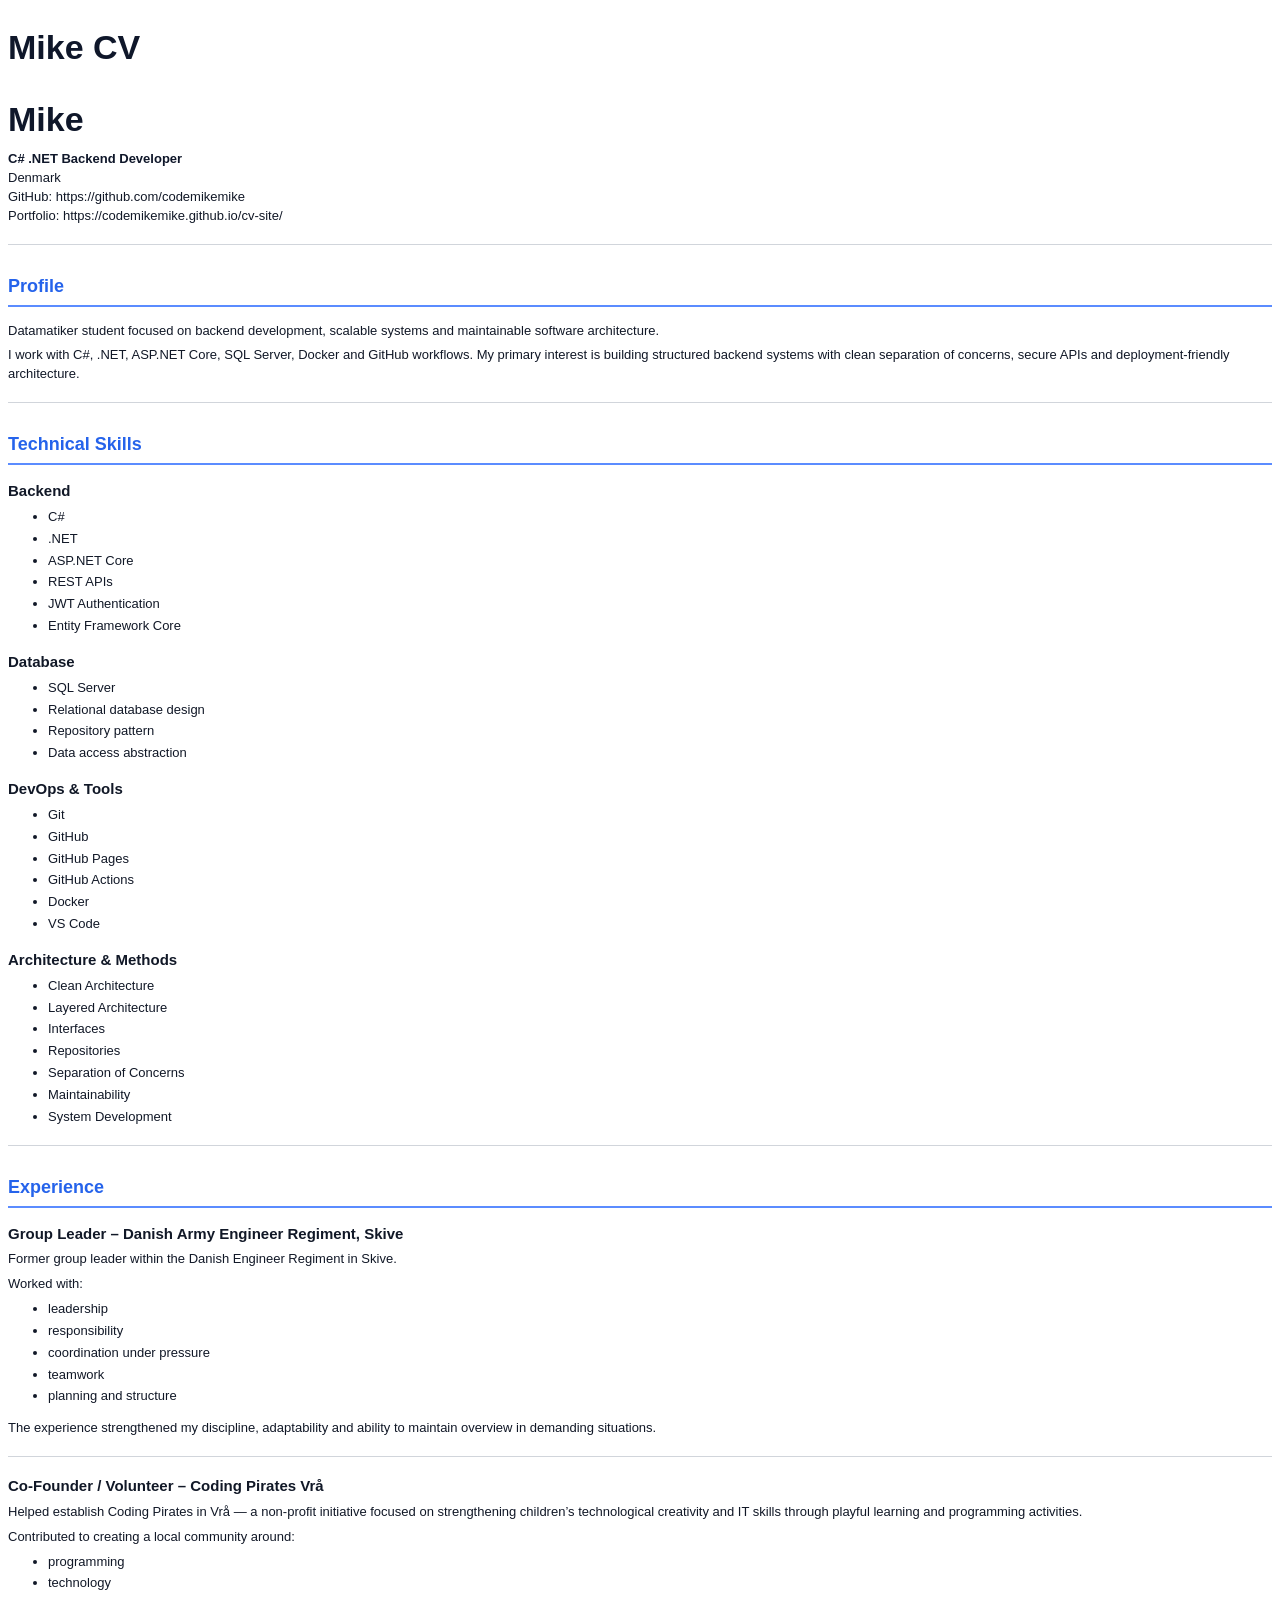
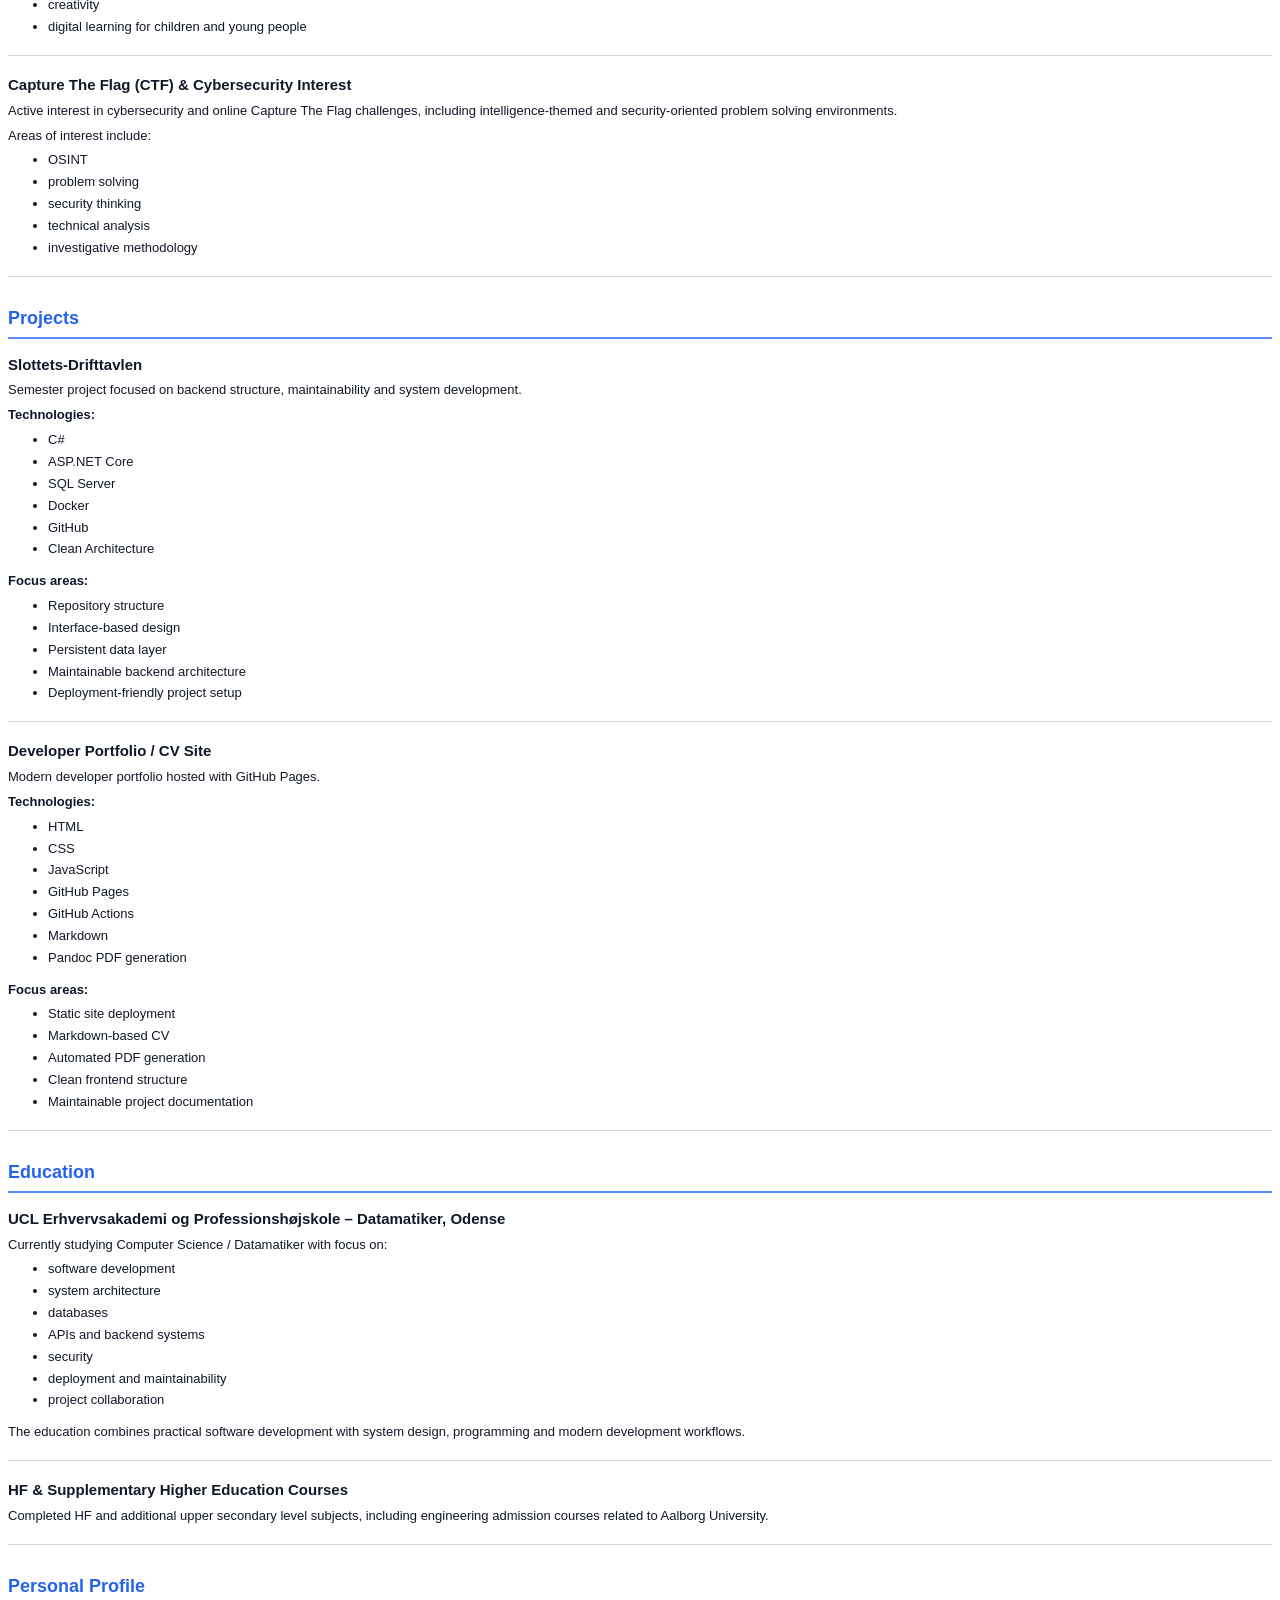
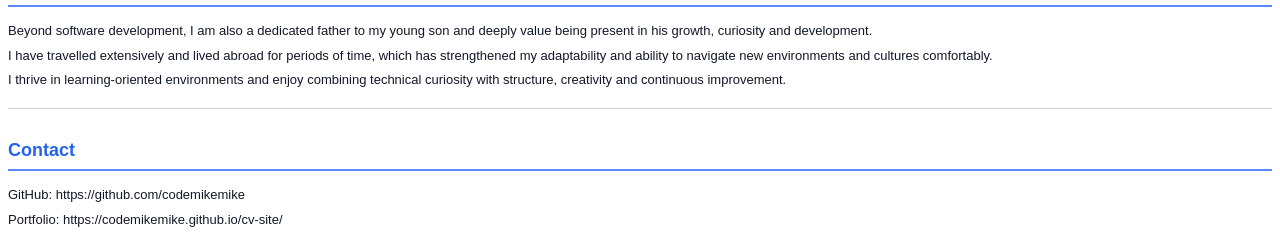
==== docs/cv.html @ 2711b5d9 "Generate styled CV PDF" ====
<!DOCTYPE html>
<html xmlns="http://www.w3.org/1999/xhtml" lang="" xml:lang="">
<head>
  <meta charset="utf-8" />
  <meta name="generator" content="pandoc" />
  <meta name="viewport" content="width=device-width, initial-scale=1.0, user-scalable=yes" />
  <title>Mike CV</title>
  <style>
    code{white-space: pre-wrap;}
    span.smallcaps{font-variant: small-caps;}
    div.columns{display: flex; gap: min(4vw, 1.5em);}
    div.column{flex: auto; overflow-x: auto;}
    div.hanging-indent{margin-left: 1.5em; text-indent: -1.5em;}
    /* The extra [class] is a hack that increases specificity enough to
       override a similar rule in reveal.js */
    ul.task-list[class]{list-style: none;}
    ul.task-list li input[type="checkbox"] {
      font-size: inherit;
      width: 0.8em;
      margin: 0 0.8em 0.2em -1.6em;
      vertical-align: middle;
    }
    .display.math{display: block; text-align: center; margin: 0.5rem auto;}
  </style>
  <link rel="stylesheet" href="cv-pdf.css" />
</head>
<body>
<header id="title-block-header">
<h1 class="title">Mike CV</h1>
</header>
<h1 id="mike">Mike</h1>
<p><strong>C# .NET Backend Developer</strong><br />
Denmark<br />
GitHub: https://github.com/codemikemike<br />
Portfolio: https://codemikemike.github.io/cv-site/</p>
<hr />
<h2 id="profile">Profile</h2>
<p>Datamatiker student focused on backend development, scalable systems
and maintainable software architecture.</p>
<p>I work with C#, .NET, ASP.NET Core, SQL Server, Docker and GitHub
workflows. My primary interest is building structured backend systems
with clean separation of concerns, secure APIs and deployment-friendly
architecture.</p>
<hr />
<h2 id="technical-skills">Technical Skills</h2>
<h3 id="backend">Backend</h3>
<ul>
<li>C#</li>
<li>.NET</li>
<li>ASP.NET Core</li>
<li>REST APIs</li>
<li>JWT Authentication</li>
<li>Entity Framework Core</li>
</ul>
<h3 id="database">Database</h3>
<ul>
<li>SQL Server</li>
<li>Relational database design</li>
<li>Repository pattern</li>
<li>Data access abstraction</li>
</ul>
<h3 id="devops-tools">DevOps &amp; Tools</h3>
<ul>
<li>Git</li>
<li>GitHub</li>
<li>GitHub Pages</li>
<li>GitHub Actions</li>
<li>Docker</li>
<li>VS Code</li>
</ul>
<h3 id="architecture-methods">Architecture &amp; Methods</h3>
<ul>
<li>Clean Architecture</li>
<li>Layered Architecture</li>
<li>Interfaces</li>
<li>Repositories</li>
<li>Separation of Concerns</li>
<li>Maintainability</li>
<li>System Development</li>
</ul>
<hr />
<h2 id="experience">Experience</h2>
<h3 id="group-leader-danish-army-engineer-regiment-skive">Group Leader –
Danish Army Engineer Regiment, Skive</h3>
<p>Former group leader within the Danish Engineer Regiment in Skive.</p>
<p>Worked with:</p>
<ul>
<li>leadership</li>
<li>responsibility</li>
<li>coordination under pressure</li>
<li>teamwork</li>
<li>planning and structure</li>
</ul>
<p>The experience strengthened my discipline, adaptability and ability
to maintain overview in demanding situations.</p>
<hr />
<h3 id="co-founder-volunteer-coding-pirates-vrå">Co-Founder / Volunteer
– Coding Pirates Vrå</h3>
<p>Helped establish Coding Pirates in Vrå — a non-profit initiative
focused on strengthening children’s technological creativity and IT
skills through playful learning and programming activities.</p>
<p>Contributed to creating a local community around:</p>
<ul>
<li>programming</li>
<li>technology</li>
<li>creativity</li>
<li>digital learning for children and young people</li>
</ul>
<hr />
<h3 id="capture-the-flag-ctf-cybersecurity-interest">Capture The Flag
(CTF) &amp; Cybersecurity Interest</h3>
<p>Active interest in cybersecurity and online Capture The Flag
challenges, including intelligence-themed and security-oriented problem
solving environments.</p>
<p>Areas of interest include:</p>
<ul>
<li>OSINT</li>
<li>problem solving</li>
<li>security thinking</li>
<li>technical analysis</li>
<li>investigative methodology</li>
</ul>
<hr />
<h2 id="projects">Projects</h2>
<h3 id="slottets-drifttavlen">Slottets-Drifttavlen</h3>
<p>Semester project focused on backend structure, maintainability and
system development.</p>
<p><strong>Technologies:</strong></p>
<ul>
<li>C#</li>
<li>ASP.NET Core</li>
<li>SQL Server</li>
<li>Docker</li>
<li>GitHub</li>
<li>Clean Architecture</li>
</ul>
<p><strong>Focus areas:</strong></p>
<ul>
<li>Repository structure</li>
<li>Interface-based design</li>
<li>Persistent data layer</li>
<li>Maintainable backend architecture</li>
<li>Deployment-friendly project setup</li>
</ul>
<hr />
<h3 id="developer-portfolio-cv-site">Developer Portfolio / CV Site</h3>
<p>Modern developer portfolio hosted with GitHub Pages.</p>
<p><strong>Technologies:</strong></p>
<ul>
<li>HTML</li>
<li>CSS</li>
<li>JavaScript</li>
<li>GitHub Pages</li>
<li>GitHub Actions</li>
<li>Markdown</li>
<li>Pandoc PDF generation</li>
</ul>
<p><strong>Focus areas:</strong></p>
<ul>
<li>Static site deployment</li>
<li>Markdown-based CV</li>
<li>Automated PDF generation</li>
<li>Clean frontend structure</li>
<li>Maintainable project documentation</li>
</ul>
<hr />
<h2 id="education">Education</h2>
<h3
id="ucl-erhvervsakademi-og-professionshøjskole-datamatiker-odense">UCL
Erhvervsakademi og Professionshøjskole – Datamatiker, Odense</h3>
<p>Currently studying Computer Science / Datamatiker with focus on:</p>
<ul>
<li>software development</li>
<li>system architecture</li>
<li>databases</li>
<li>APIs and backend systems</li>
<li>security</li>
<li>deployment and maintainability</li>
<li>project collaboration</li>
</ul>
<p>The education combines practical software development with system
design, programming and modern development workflows.</p>
<hr />
<h3 id="hf-supplementary-higher-education-courses">HF &amp;
Supplementary Higher Education Courses</h3>
<p>Completed HF and additional upper secondary level subjects, including
engineering admission courses related to Aalborg University.</p>
<hr />
<h2 id="personal-profile">Personal Profile</h2>
<p>Beyond software development, I am also a dedicated father to my young
son and deeply value being present in his growth, curiosity and
development.</p>
<p>I have travelled extensively and lived abroad for periods of time,
which has strengthened my adaptability and ability to navigate new
environments and cultures comfortably.</p>
<p>I thrive in learning-oriented environments and enjoy combining
technical curiosity with structure, creativity and continuous
improvement.</p>
<hr />
<h2 id="contact">Contact</h2>
<p>GitHub: https://github.com/codemikemike</p>
<p>Portfolio: https://codemikemike.github.io/cv-site/</p>
</body>
</html>
---- docs/cv-pdf.css ----
@page {
  size: A4;
  margin: 18mm;
}

body {
  font-family: Arial, sans-serif;
  color: #111827;
  line-height: 1.45;
  font-size: 13px;
}

h1 {
  font-size: 34px;
  margin-bottom: 4px;
  color: #0f172a;
}

h2 {
  font-size: 18px;
  margin-top: 28px;
  padding-bottom: 6px;
  border-bottom: 2px solid #5b8cff;
  color: #2563eb;
}

h3 {
  font-size: 15px;
  margin-bottom: 4px;
  color: #111827;
}

strong {
  color: #0f172a;
}

a {
  color: #2563eb;
  text-decoration: none;
}

ul {
  margin-top: 6px;
}

li {
  margin-bottom: 3px;
}

hr {
  border: 0;
  height: 1px;
  background: #d1d5db;
  margin: 18px 0;
}

p {
  margin: 6px 0;
}

blockquote {
  border-left: 4px solid #5b8cff;
  padding-left: 12px;
  color: #475569;
}
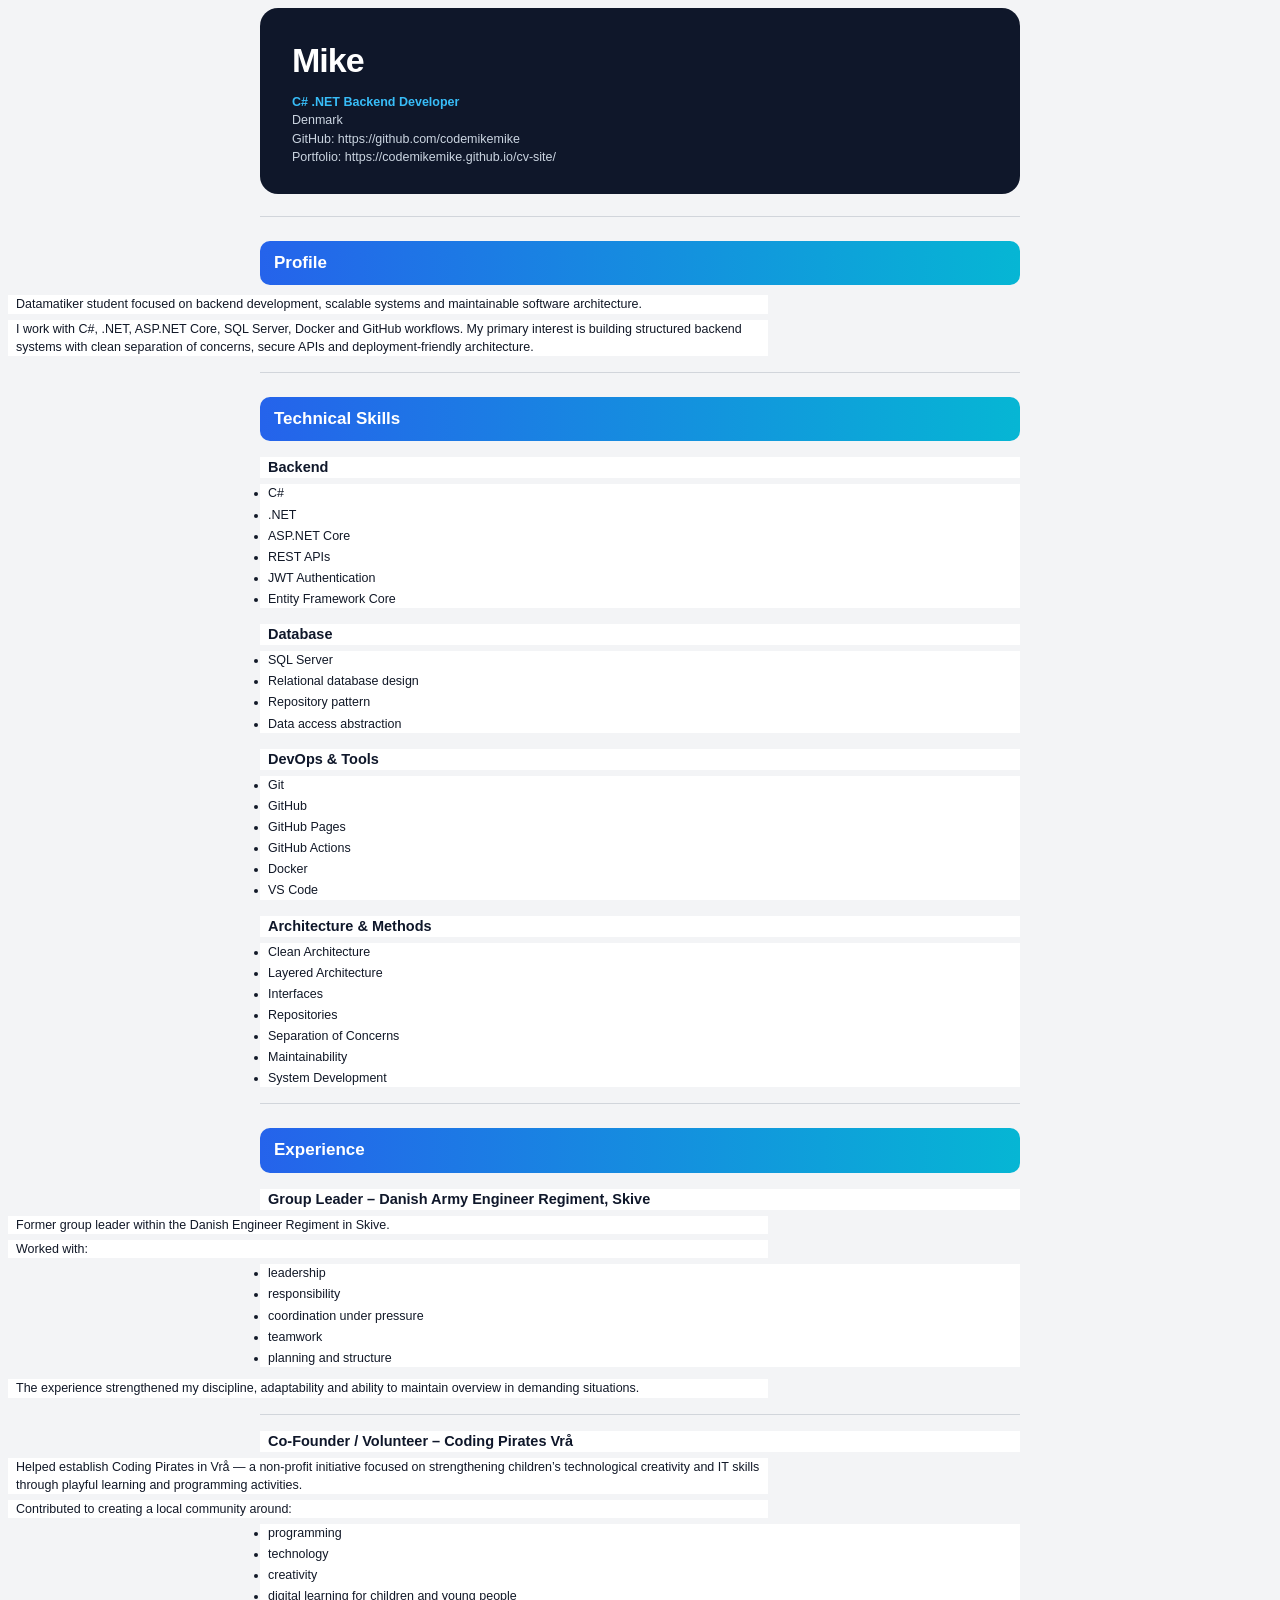
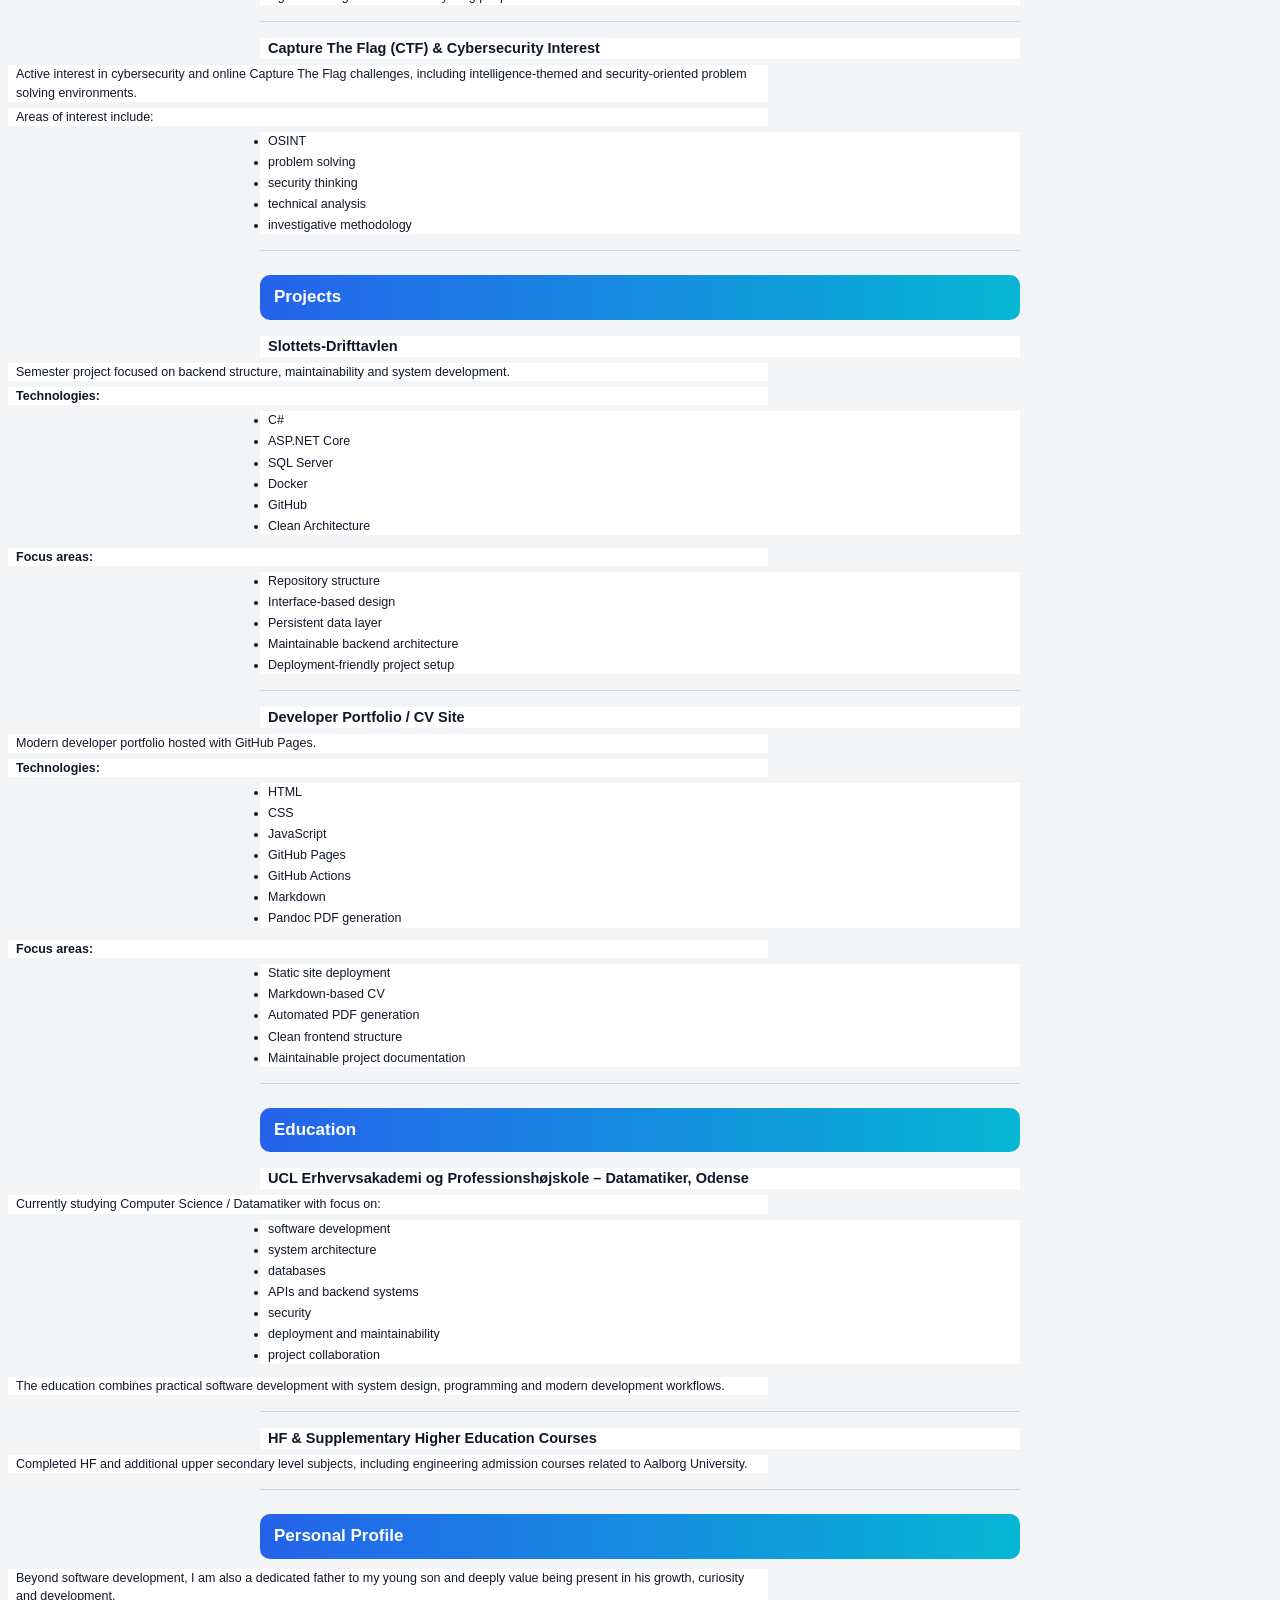
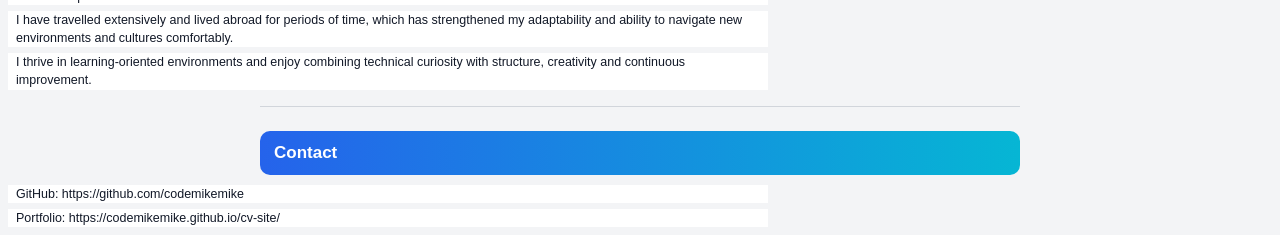
==== commit 2e4313cf: "Generate modern styled CV PDF" ====
--- a/docs/cv.html
+++ b/docs/cv.html
@@ -4,7 +4,7 @@
   <meta charset="utf-8" />
   <meta name="generator" content="pandoc" />
   <meta name="viewport" content="width=device-width, initial-scale=1.0, user-scalable=yes" />
-  <title>Mike CV</title>
+  <title>cv</title>
   <style>
     code{white-space: pre-wrap;}
     span.smallcaps{font-variant: small-caps;}
@@ -25,9 +25,6 @@
   <link rel="stylesheet" href="cv-pdf.css" />
 </head>
 <body>
-<header id="title-block-header">
-<h1 class="title">Mike CV</h1>
-</header>
 <h1 id="mike">Mike</h1>
 <p><strong>C# .NET Backend Developer</strong><br />
 Denmark<br />
--- a/docs/cv-pdf.css
+++ b/docs/cv-pdf.css
@@ -1,46 +1,74 @@
 @page {
   size: A4;
-  margin: 18mm;
+  margin: 12mm;
+}
+
+* {
+  box-sizing: border-box;
 }
 
 body {
   font-family: Arial, sans-serif;
   color: #111827;
+  font-size: 12.5px;
   line-height: 1.45;
-  font-size: 13px;
+  background: #f3f4f6;
+}
+
+body > * {
+  max-width: 760px;
+  margin-left: auto;
+  margin-right: auto;
 }
 
 h1 {
+  max-width: 760px;
+  margin: 0 auto 0 auto;
+  padding: 28px 32px 8px 32px;
+  background: #0f172a;
+  color: white;
   font-size: 34px;
-  margin-bottom: 4px;
-  color: #0f172a;
+  border-radius: 18px 18px 0 0;
+  letter-spacing: -1px;
+}
+
+h1 + p {
+  max-width: 760px;
+  margin: 0 auto 22px auto;
+  padding: 0 32px 28px 32px;
+  background: #0f172a;
+  color: #cbd5e1;
+  border-radius: 0 0 18px 18px;
+}
+
+h1 + p strong {
+  color: #38bdf8;
 }
 
 h2 {
-  font-size: 18px;
-  margin-top: 28px;
-  padding-bottom: 6px;
-  border-bottom: 2px solid #5b8cff;
-  color: #2563eb;
+  margin-top: 24px;
+  margin-bottom: 10px;
+  padding: 10px 14px;
+  background: linear-gradient(90deg, #2563eb, #06b6d4);
+  color: white;
+  border-radius: 10px;
+  font-size: 17px;
 }
 
 h3 {
-  font-size: 15px;
-  margin-bottom: 4px;
-  color: #111827;
+  margin-top: 16px;
+  margin-bottom: 6px;
+  color: #0f172a;
+  font-size: 14.5px;
 }
 
-strong {
-  color: #0f172a;
-}
-
-a {
-  color: #2563eb;
-  text-decoration: none;
+p {
+  margin: 6px 0;
 }
 
 ul {
   margin-top: 6px;
+  padding-left: 22px;
 }
 
 li {
@@ -51,15 +79,39 @@
   border: 0;
   height: 1px;
   background: #d1d5db;
-  margin: 18px 0;
+  margin: 16px auto;
 }
 
-p {
-  margin: 6px 0;
+a {
+  color: #2563eb;
+  text-decoration: none;
 }
 
-blockquote {
-  border-left: 4px solid #5b8cff;
-  padding-left: 12px;
-  color: #475569;
+strong {
+  color: #0f172a;
 }
+
+h2,
+h3,
+p,
+ul {
+  background-color: white;
+}
+
+h2 + p,
+h2 + h3,
+h3 + p,
+h3 + ul,
+p + p,
+p + ul,
+ul + h3 {
+  max-width: 760px;
+}
+
+h2 ~ p,
+h2 ~ ul,
+h2 ~ h3 {
+  padding-left: 8px;
+  padding-right: 8px;
+}
+
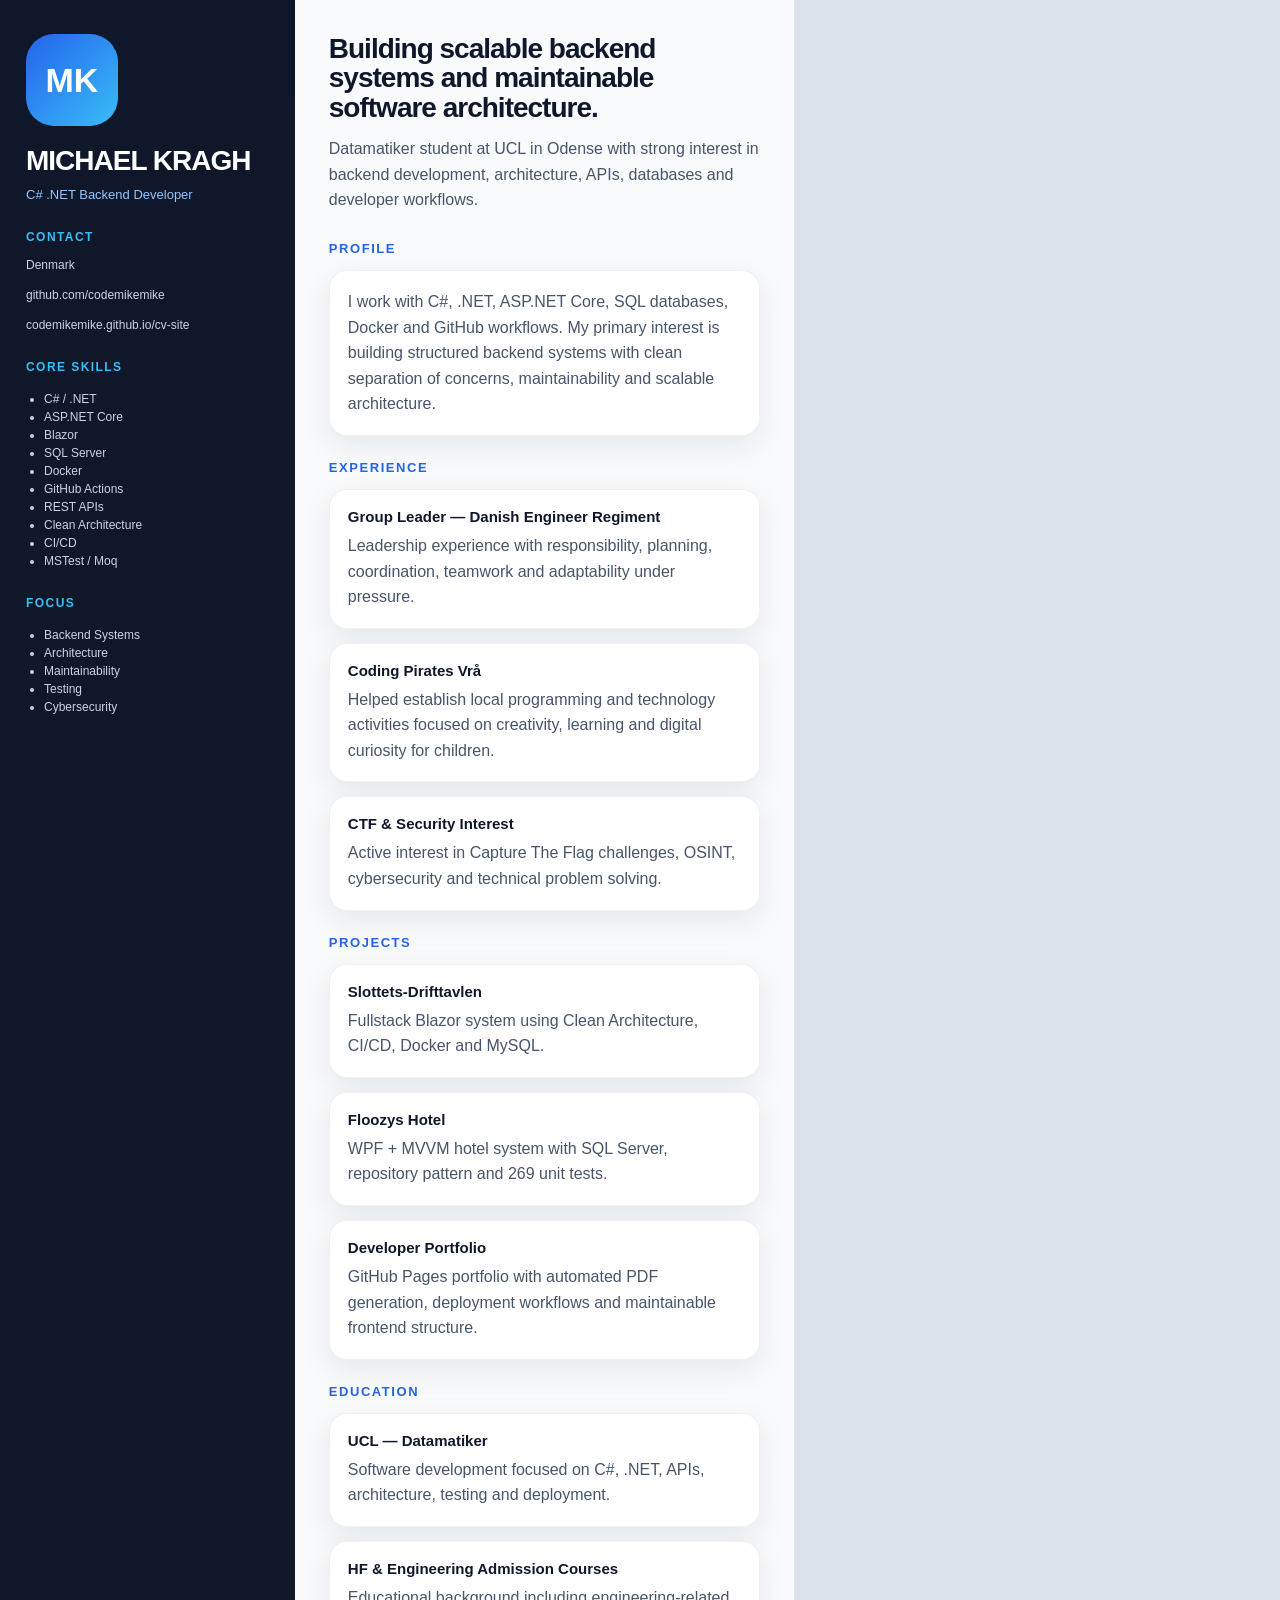
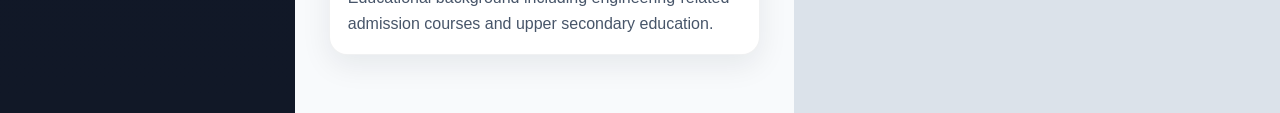
==== commit c84ab4a6: "Rebuild CV with real professional layout" ====
--- a/docs/cv.html
+++ b/docs/cv.html
@@ -1,201 +1,178 @@
 <!DOCTYPE html>
-<html xmlns="http://www.w3.org/1999/xhtml" lang="" xml:lang="">
+<html lang="en">
 <head>
-  <meta charset="utf-8" />
-  <meta name="generator" content="pandoc" />
-  <meta name="viewport" content="width=device-width, initial-scale=1.0, user-scalable=yes" />
-  <title>cv</title>
-  <style>
-    code{white-space: pre-wrap;}
-    span.smallcaps{font-variant: small-caps;}
-    div.columns{display: flex; gap: min(4vw, 1.5em);}
-    div.column{flex: auto; overflow-x: auto;}
-    div.hanging-indent{margin-left: 1.5em; text-indent: -1.5em;}
-    /* The extra [class] is a hack that increases specificity enough to
-       override a similar rule in reveal.js */
-    ul.task-list[class]{list-style: none;}
-    ul.task-list li input[type="checkbox"] {
-      font-size: inherit;
-      width: 0.8em;
-      margin: 0 0.8em 0.2em -1.6em;
-      vertical-align: middle;
-    }
-    .display.math{display: block; text-align: center; margin: 0.5rem auto;}
-  </style>
+  <meta charset="UTF-8" />
+  <title>Michael Kragh CV</title>
   <link rel="stylesheet" href="cv-pdf.css" />
 </head>
+
 <body>
-<h1 id="mike">Mike</h1>
-<p><strong>C# .NET Backend Developer</strong><br />
-Denmark<br />
-GitHub: https://github.com/codemikemike<br />
-Portfolio: https://codemikemike.github.io/cv-site/</p>
-<hr />
-<h2 id="profile">Profile</h2>
-<p>Datamatiker student focused on backend development, scalable systems
-and maintainable software architecture.</p>
-<p>I work with C#, .NET, ASP.NET Core, SQL Server, Docker and GitHub
-workflows. My primary interest is building structured backend systems
-with clean separation of concerns, secure APIs and deployment-friendly
-architecture.</p>
-<hr />
-<h2 id="technical-skills">Technical Skills</h2>
-<h3 id="backend">Backend</h3>
-<ul>
-<li>C#</li>
-<li>.NET</li>
-<li>ASP.NET Core</li>
-<li>REST APIs</li>
-<li>JWT Authentication</li>
-<li>Entity Framework Core</li>
-</ul>
-<h3 id="database">Database</h3>
-<ul>
-<li>SQL Server</li>
-<li>Relational database design</li>
-<li>Repository pattern</li>
-<li>Data access abstraction</li>
-</ul>
-<h3 id="devops-tools">DevOps &amp; Tools</h3>
-<ul>
-<li>Git</li>
-<li>GitHub</li>
-<li>GitHub Pages</li>
-<li>GitHub Actions</li>
-<li>Docker</li>
-<li>VS Code</li>
-</ul>
-<h3 id="architecture-methods">Architecture &amp; Methods</h3>
-<ul>
-<li>Clean Architecture</li>
-<li>Layered Architecture</li>
-<li>Interfaces</li>
-<li>Repositories</li>
-<li>Separation of Concerns</li>
-<li>Maintainability</li>
-<li>System Development</li>
-</ul>
-<hr />
-<h2 id="experience">Experience</h2>
-<h3 id="group-leader-danish-army-engineer-regiment-skive">Group Leader –
-Danish Army Engineer Regiment, Skive</h3>
-<p>Former group leader within the Danish Engineer Regiment in Skive.</p>
-<p>Worked with:</p>
-<ul>
-<li>leadership</li>
-<li>responsibility</li>
-<li>coordination under pressure</li>
-<li>teamwork</li>
-<li>planning and structure</li>
-</ul>
-<p>The experience strengthened my discipline, adaptability and ability
-to maintain overview in demanding situations.</p>
-<hr />
-<h3 id="co-founder-volunteer-coding-pirates-vrå">Co-Founder / Volunteer
-– Coding Pirates Vrå</h3>
-<p>Helped establish Coding Pirates in Vrå — a non-profit initiative
-focused on strengthening children’s technological creativity and IT
-skills through playful learning and programming activities.</p>
-<p>Contributed to creating a local community around:</p>
-<ul>
-<li>programming</li>
-<li>technology</li>
-<li>creativity</li>
-<li>digital learning for children and young people</li>
-</ul>
-<hr />
-<h3 id="capture-the-flag-ctf-cybersecurity-interest">Capture The Flag
-(CTF) &amp; Cybersecurity Interest</h3>
-<p>Active interest in cybersecurity and online Capture The Flag
-challenges, including intelligence-themed and security-oriented problem
-solving environments.</p>
-<p>Areas of interest include:</p>
-<ul>
-<li>OSINT</li>
-<li>problem solving</li>
-<li>security thinking</li>
-<li>technical analysis</li>
-<li>investigative methodology</li>
-</ul>
-<hr />
-<h2 id="projects">Projects</h2>
-<h3 id="slottets-drifttavlen">Slottets-Drifttavlen</h3>
-<p>Semester project focused on backend structure, maintainability and
-system development.</p>
-<p><strong>Technologies:</strong></p>
-<ul>
-<li>C#</li>
-<li>ASP.NET Core</li>
-<li>SQL Server</li>
-<li>Docker</li>
-<li>GitHub</li>
-<li>Clean Architecture</li>
-</ul>
-<p><strong>Focus areas:</strong></p>
-<ul>
-<li>Repository structure</li>
-<li>Interface-based design</li>
-<li>Persistent data layer</li>
-<li>Maintainable backend architecture</li>
-<li>Deployment-friendly project setup</li>
-</ul>
-<hr />
-<h3 id="developer-portfolio-cv-site">Developer Portfolio / CV Site</h3>
-<p>Modern developer portfolio hosted with GitHub Pages.</p>
-<p><strong>Technologies:</strong></p>
-<ul>
-<li>HTML</li>
-<li>CSS</li>
-<li>JavaScript</li>
-<li>GitHub Pages</li>
-<li>GitHub Actions</li>
-<li>Markdown</li>
-<li>Pandoc PDF generation</li>
-</ul>
-<p><strong>Focus areas:</strong></p>
-<ul>
-<li>Static site deployment</li>
-<li>Markdown-based CV</li>
-<li>Automated PDF generation</li>
-<li>Clean frontend structure</li>
-<li>Maintainable project documentation</li>
-</ul>
-<hr />
-<h2 id="education">Education</h2>
-<h3
-id="ucl-erhvervsakademi-og-professionshøjskole-datamatiker-odense">UCL
-Erhvervsakademi og Professionshøjskole – Datamatiker, Odense</h3>
-<p>Currently studying Computer Science / Datamatiker with focus on:</p>
-<ul>
-<li>software development</li>
-<li>system architecture</li>
-<li>databases</li>
-<li>APIs and backend systems</li>
-<li>security</li>
-<li>deployment and maintainability</li>
-<li>project collaboration</li>
-</ul>
-<p>The education combines practical software development with system
-design, programming and modern development workflows.</p>
-<hr />
-<h3 id="hf-supplementary-higher-education-courses">HF &amp;
-Supplementary Higher Education Courses</h3>
-<p>Completed HF and additional upper secondary level subjects, including
-engineering admission courses related to Aalborg University.</p>
-<hr />
-<h2 id="personal-profile">Personal Profile</h2>
-<p>Beyond software development, I am also a dedicated father to my young
-son and deeply value being present in his growth, curiosity and
-development.</p>
-<p>I have travelled extensively and lived abroad for periods of time,
-which has strengthened my adaptability and ability to navigate new
-environments and cultures comfortably.</p>
-<p>I thrive in learning-oriented environments and enjoy combining
-technical curiosity with structure, creativity and continuous
-improvement.</p>
-<hr />
-<h2 id="contact">Contact</h2>
-<p>GitHub: https://github.com/codemikemike</p>
-<p>Portfolio: https://codemikemike.github.io/cv-site/</p>
+
+<div class="page">
+
+  <aside class="sidebar">
+
+    <div class="avatar-wrapper">
+      <div class="avatar">MK</div>
+    </div>
+
+    <h1>MICHAEL KRAGH</h1>
+
+    <p class="role">
+      C# .NET Backend Developer
+    </p>
+
+    <section class="sidebar-section">
+      <h2>CONTACT</h2>
+
+      <p>Denmark</p>
+      <p>github.com/codemikemike</p>
+      <p>codemikemike.github.io/cv-site</p>
+    </section>
+
+    <section class="sidebar-section">
+      <h2>CORE SKILLS</h2>
+
+      <ul>
+        <li>C# / .NET</li>
+        <li>ASP.NET Core</li>
+        <li>Blazor</li>
+        <li>SQL Server</li>
+        <li>Docker</li>
+        <li>GitHub Actions</li>
+        <li>REST APIs</li>
+        <li>Clean Architecture</li>
+        <li>CI/CD</li>
+        <li>MSTest / Moq</li>
+      </ul>
+    </section>
+
+    <section class="sidebar-section">
+      <h2>FOCUS</h2>
+
+      <ul>
+        <li>Backend Systems</li>
+        <li>Architecture</li>
+        <li>Maintainability</li>
+        <li>Testing</li>
+        <li>Cybersecurity</li>
+      </ul>
+    </section>
+
+  </aside>
+
+  <main class="content">
+
+    <section class="hero">
+      <h2>
+        Building scalable backend systems and maintainable software architecture.
+      </h2>
+
+      <p>
+        Datamatiker student at UCL in Odense with strong interest in backend
+        development, architecture, APIs, databases and developer workflows.
+      </p>
+    </section>
+
+    <section class="section">
+      <h3>PROFILE</h3>
+
+      <div class="card">
+        <p>
+          I work with C#, .NET, ASP.NET Core, SQL databases, Docker and GitHub workflows.
+          My primary interest is building structured backend systems with clean separation
+          of concerns, maintainability and scalable architecture.
+        </p>
+      </div>
+    </section>
+
+    <section class="section">
+      <h3>EXPERIENCE</h3>
+
+      <div class="card">
+        <h4>Group Leader — Danish Engineer Regiment</h4>
+
+        <p>
+          Leadership experience with responsibility, planning, coordination,
+          teamwork and adaptability under pressure.
+        </p>
+      </div>
+
+      <div class="card">
+        <h4>Coding Pirates Vrå</h4>
+
+        <p>
+          Helped establish local programming and technology activities focused
+          on creativity, learning and digital curiosity for children.
+        </p>
+      </div>
+
+      <div class="card">
+        <h4>CTF & Security Interest</h4>
+
+        <p>
+          Active interest in Capture The Flag challenges, OSINT,
+          cybersecurity and technical problem solving.
+        </p>
+      </div>
+    </section>
+
+    <section class="section">
+      <h3>PROJECTS</h3>
+
+      <div class="card">
+        <h4>Slottets-Drifttavlen</h4>
+
+        <p>
+          Fullstack Blazor system using Clean Architecture,
+          CI/CD, Docker and MySQL.
+        </p>
+      </div>
+
+      <div class="card">
+        <h4>Floozys Hotel</h4>
+
+        <p>
+          WPF + MVVM hotel system with SQL Server,
+          repository pattern and 269 unit tests.
+        </p>
+      </div>
+
+      <div class="card">
+        <h4>Developer Portfolio</h4>
+
+        <p>
+          GitHub Pages portfolio with automated PDF generation,
+          deployment workflows and maintainable frontend structure.
+        </p>
+      </div>
+    </section>
+
+    <section class="section">
+      <h3>EDUCATION</h3>
+
+      <div class="card">
+        <h4>UCL — Datamatiker</h4>
+
+        <p>
+          Software development focused on C#, .NET,
+          APIs, architecture, testing and deployment.
+        </p>
+      </div>
+
+      <div class="card">
+        <h4>HF & Engineering Admission Courses</h4>
+
+        <p>
+          Educational background including engineering-related
+          admission courses and upper secondary education.
+        </p>
+      </div>
+    </section>
+
+  </main>
+
+</div>
+
 </body>
 </html>
--- a/docs/cv-pdf.css
+++ b/docs/cv-pdf.css
@@ -1,6 +1,6 @@
 @page {
   size: A4;
-  margin: 12mm;
+  margin: 0;
 }
 
 * {
@@ -8,110 +8,176 @@
 }
 
 body {
+  margin: 0;
+  background: #dbe2ea;
   font-family: Arial, sans-serif;
   color: #111827;
-  font-size: 12.5px;
-  line-height: 1.45;
-  background: #f3f4f6;
 }
 
-body > * {
-  max-width: 760px;
-  margin-left: auto;
-  margin-right: auto;
+.page {
+  width: 210mm;
+  min-height: 297mm;
+
+  display: grid;
+  grid-template-columns: 78mm 1fr;
+
+  background: white;
 }
 
-h1 {
-  max-width: 760px;
-  margin: 0 auto 0 auto;
-  padding: 28px 32px 8px 32px;
-  background: #0f172a;
+.sidebar {
+  background:
+    linear-gradient(
+      180deg,
+      #0f172a,
+      #111827
+    );
+
   color: white;
+
+  padding: 34px 26px;
+}
+
+.avatar-wrapper {
+  margin-bottom: 22px;
+}
+
+.avatar {
+  width: 92px;
+  height: 92px;
+
+  border-radius: 28px;
+
+  display: grid;
+  place-items: center;
+
+  background:
+    linear-gradient(
+      135deg,
+      #2563eb,
+      #38bdf8
+    );
+
   font-size: 34px;
-  border-radius: 18px 18px 0 0;
+  font-weight: 900;
+}
+
+.sidebar h1 {
+  margin: 0;
+  font-size: 28px;
+  line-height: .95;
   letter-spacing: -1px;
 }
 
-h1 + p {
-  max-width: 760px;
-  margin: 0 auto 22px auto;
-  padding: 0 32px 28px 32px;
-  background: #0f172a;
-  color: #cbd5e1;
-  border-radius: 0 0 18px 18px;
+.role {
+  color: #93c5fd;
+  margin-top: 12px;
+  margin-bottom: 28px;
+  font-size: 13px;
 }
 
-h1 + p strong {
-  color: #38bdf8;
+.sidebar-section {
+  margin-top: 26px;
 }
 
-h2 {
-  margin-top: 24px;
+.sidebar-section h2 {
+  color: #38bdf8;
+
+  font-size: 12px;
+
+  letter-spacing: .12em;
+
   margin-bottom: 10px;
-  padding: 10px 14px;
-  background: linear-gradient(90deg, #2563eb, #06b6d4);
-  color: white;
-  border-radius: 10px;
-  font-size: 17px;
 }
 
-h3 {
-  margin-top: 16px;
-  margin-bottom: 6px;
-  color: #0f172a;
-  font-size: 14.5px;
+.sidebar-section p,
+.sidebar-section li {
+  color: #cbd5e1;
+  font-size: 12px;
+  line-height: 1.5;
 }
 
-p {
-  margin: 6px 0;
+.sidebar-section ul {
+  padding-left: 18px;
 }
 
-ul {
-  margin-top: 6px;
-  padding-left: 22px;
+.content {
+  padding: 34px;
+  background: #f8fafc;
 }
 
-li {
-  margin-bottom: 3px;
+.hero {
+  margin-bottom: 28px;
 }
 
-hr {
-  border: 0;
-  height: 1px;
-  background: #d1d5db;
-  margin: 16px auto;
-}
+.hero h2 {
+  margin: 0;
 
-a {
-  color: #2563eb;
-  text-decoration: none;
-}
+  font-size: 28px;
 
-strong {
+  line-height: 1.05;
+
+  letter-spacing: -1px;
+
   color: #0f172a;
 }
 
-h2,
-h3,
-p,
-ul {
-  background-color: white;
+.hero p {
+  margin-top: 14px;
+
+  color: #475569;
+
+  line-height: 1.6;
 }
 
-h2 + p,
-h2 + h3,
-h3 + p,
-h3 + ul,
-p + p,
-p + ul,
-ul + h3 {
-  max-width: 760px;
+.section {
+  margin-bottom: 24px;
 }
 
-h2 ~ p,
-h2 ~ ul,
-h2 ~ h3 {
-  padding-left: 8px;
-  padding-right: 8px;
+.section h3 {
+  font-size: 13px;
+
+  letter-spacing: .12em;
+
+  color: #2563eb;
+
+  margin-bottom: 14px;
 }
 
+.card {
+  background: white;
+
+  border-radius: 18px;
+
+  padding: 18px;
+
+  margin-bottom: 14px;
+
+  box-shadow:
+    0 10px 30px rgba(15,23,42,.08);
+
+  border:
+    1px solid rgba(15,23,42,.06);
+}
+
+.card h4 {
+  margin: 0 0 8px;
+
+  color: #0f172a;
+
+  font-size: 15px;
+}
+
+.card p {
+  margin: 0;
+
+  color: #475569;
+
+  line-height: 1.6;
+}
+
+@media print {
+  body {
+    -webkit-print-color-adjust: exact;
+    print-color-adjust: exact;
+  }
+}
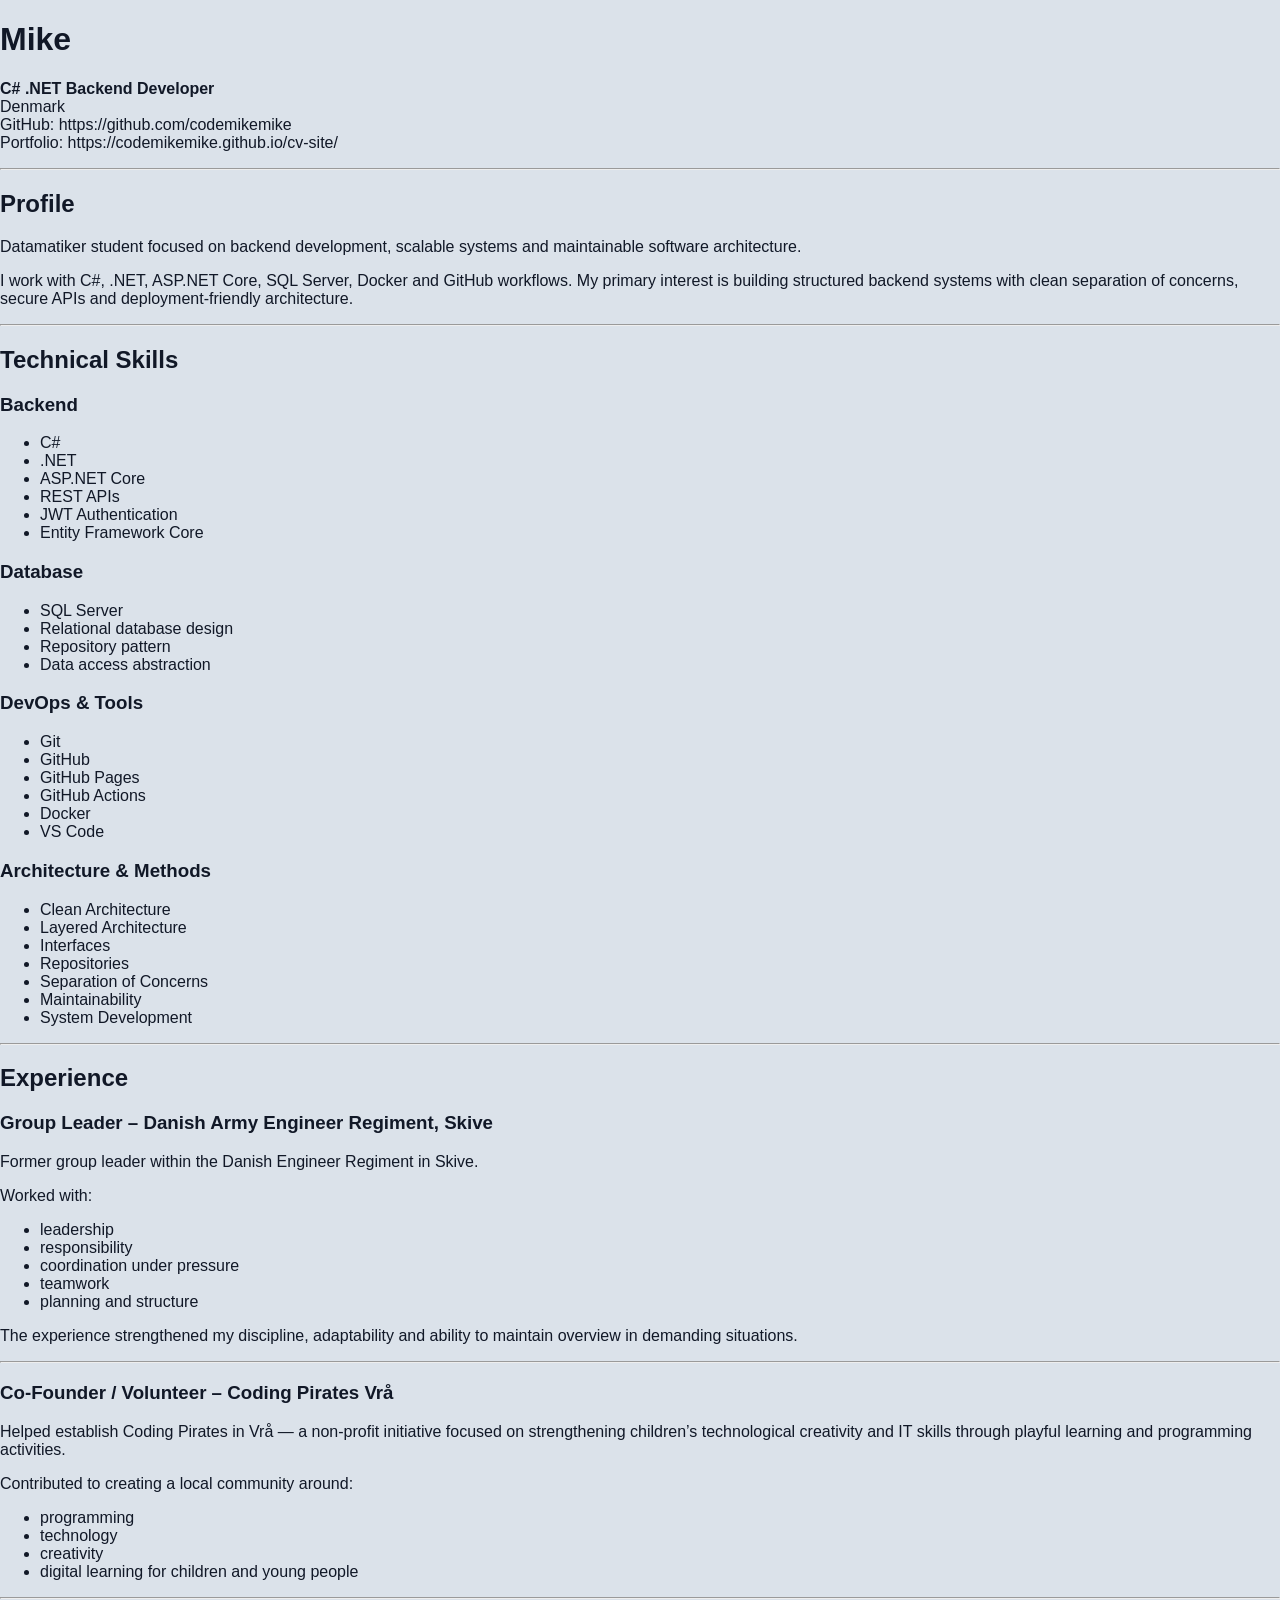
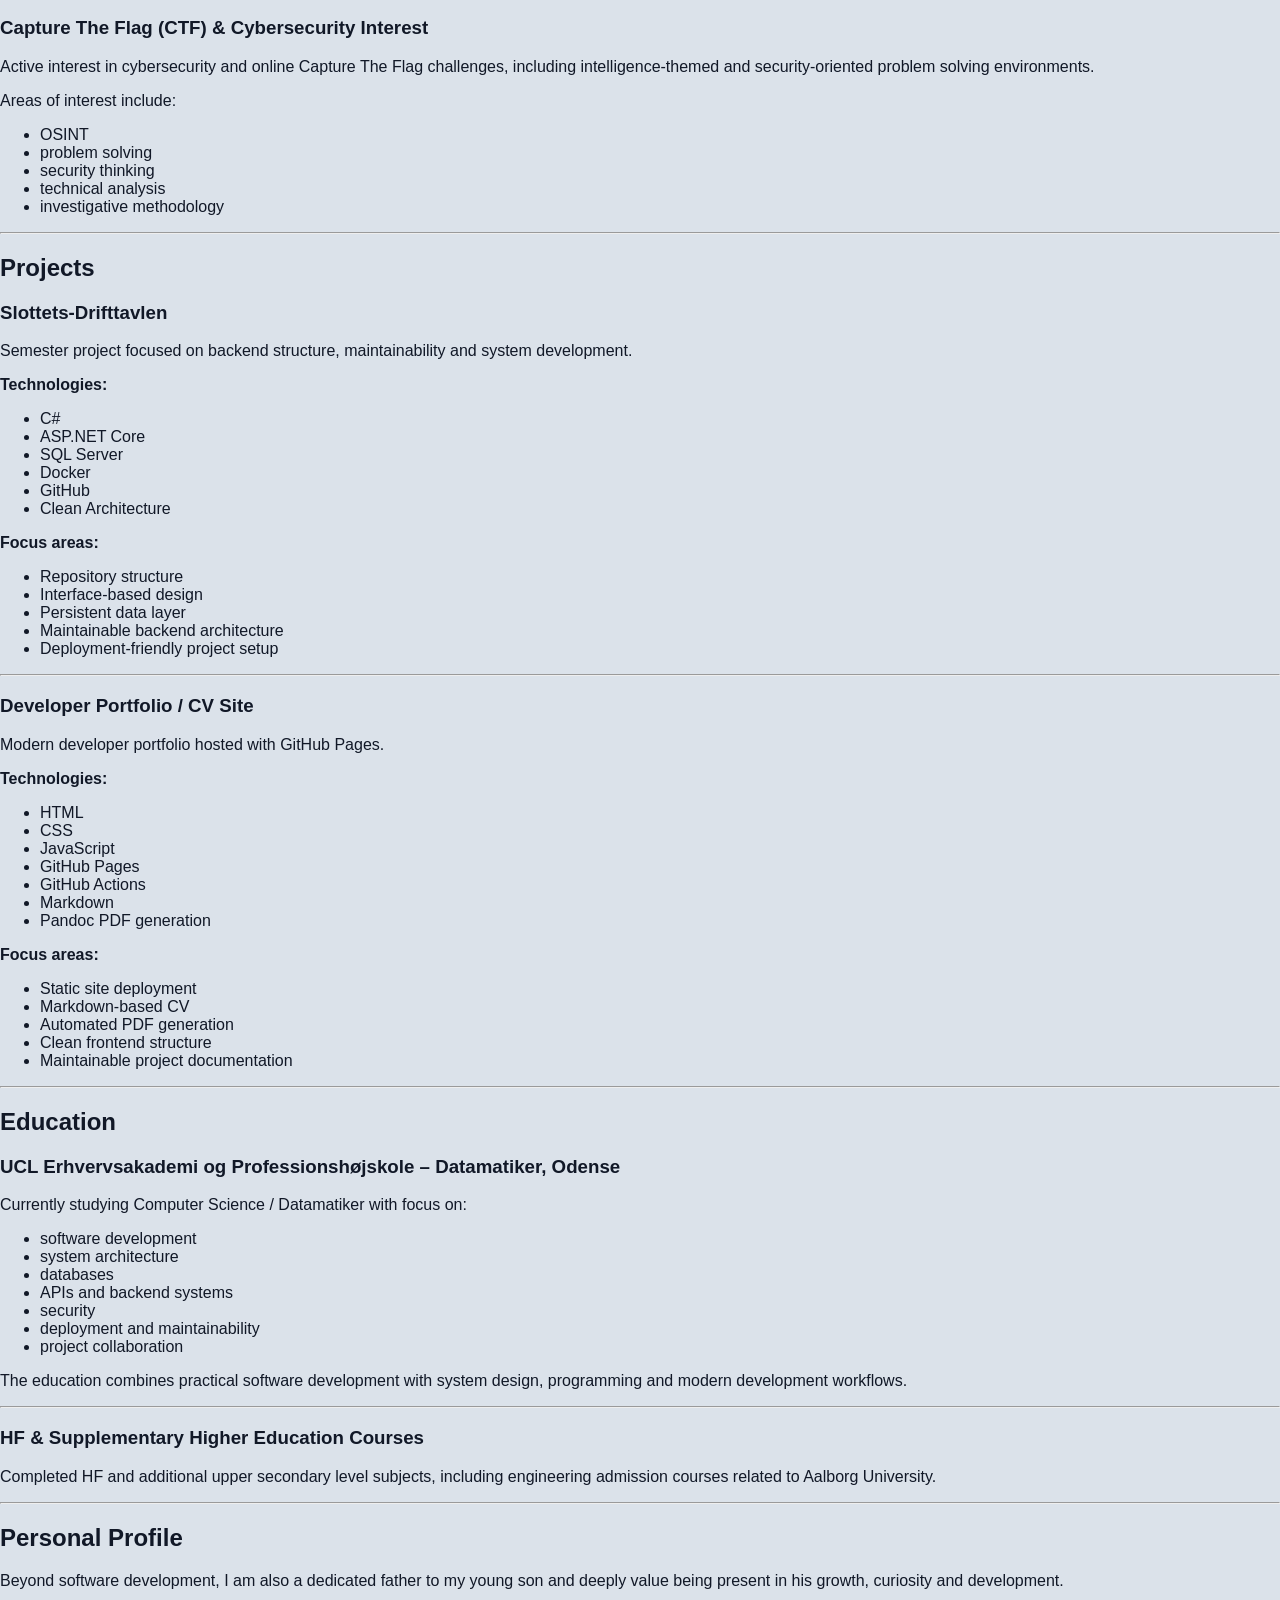
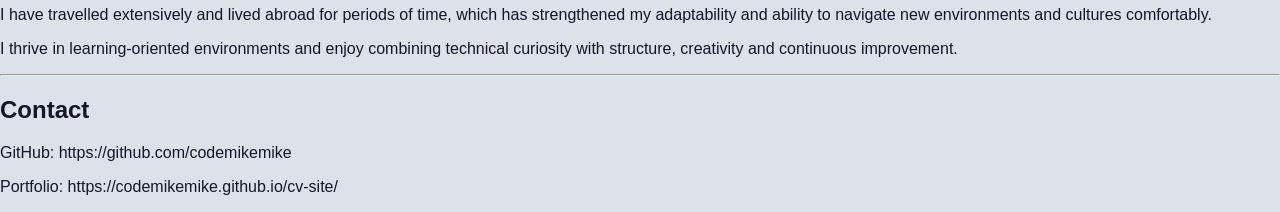
==== commit e0e2418a: "Generate modern styled CV PDF" ====
--- a/docs/cv.html
+++ b/docs/cv.html
@@ -1,178 +1,201 @@
 <!DOCTYPE html>
-<html lang="en">
+<html xmlns="http://www.w3.org/1999/xhtml" lang="" xml:lang="">
 <head>
-  <meta charset="UTF-8" />
-  <title>Michael Kragh CV</title>
+  <meta charset="utf-8" />
+  <meta name="generator" content="pandoc" />
+  <meta name="viewport" content="width=device-width, initial-scale=1.0, user-scalable=yes" />
+  <title>cv</title>
+  <style>
+    code{white-space: pre-wrap;}
+    span.smallcaps{font-variant: small-caps;}
+    div.columns{display: flex; gap: min(4vw, 1.5em);}
+    div.column{flex: auto; overflow-x: auto;}
+    div.hanging-indent{margin-left: 1.5em; text-indent: -1.5em;}
+    /* The extra [class] is a hack that increases specificity enough to
+       override a similar rule in reveal.js */
+    ul.task-list[class]{list-style: none;}
+    ul.task-list li input[type="checkbox"] {
+      font-size: inherit;
+      width: 0.8em;
+      margin: 0 0.8em 0.2em -1.6em;
+      vertical-align: middle;
+    }
+    .display.math{display: block; text-align: center; margin: 0.5rem auto;}
+  </style>
   <link rel="stylesheet" href="cv-pdf.css" />
 </head>
-
 <body>
-
-<div class="page">
-
-  <aside class="sidebar">
-
-    <div class="avatar-wrapper">
-      <div class="avatar">MK</div>
-    </div>
-
-    <h1>MICHAEL KRAGH</h1>
-
-    <p class="role">
-      C# .NET Backend Developer
-    </p>
-
-    <section class="sidebar-section">
-      <h2>CONTACT</h2>
-
-      <p>Denmark</p>
-      <p>github.com/codemikemike</p>
-      <p>codemikemike.github.io/cv-site</p>
-    </section>
-
-    <section class="sidebar-section">
-      <h2>CORE SKILLS</h2>
-
-      <ul>
-        <li>C# / .NET</li>
-        <li>ASP.NET Core</li>
-        <li>Blazor</li>
-        <li>SQL Server</li>
-        <li>Docker</li>
-        <li>GitHub Actions</li>
-        <li>REST APIs</li>
-        <li>Clean Architecture</li>
-        <li>CI/CD</li>
-        <li>MSTest / Moq</li>
-      </ul>
-    </section>
-
-    <section class="sidebar-section">
-      <h2>FOCUS</h2>
-
-      <ul>
-        <li>Backend Systems</li>
-        <li>Architecture</li>
-        <li>Maintainability</li>
-        <li>Testing</li>
-        <li>Cybersecurity</li>
-      </ul>
-    </section>
-
-  </aside>
-
-  <main class="content">
-
-    <section class="hero">
-      <h2>
-        Building scalable backend systems and maintainable software architecture.
-      </h2>
-
-      <p>
-        Datamatiker student at UCL in Odense with strong interest in backend
-        development, architecture, APIs, databases and developer workflows.
-      </p>
-    </section>
-
-    <section class="section">
-      <h3>PROFILE</h3>
-
-      <div class="card">
-        <p>
-          I work with C#, .NET, ASP.NET Core, SQL databases, Docker and GitHub workflows.
-          My primary interest is building structured backend systems with clean separation
-          of concerns, maintainability and scalable architecture.
-        </p>
-      </div>
-    </section>
-
-    <section class="section">
-      <h3>EXPERIENCE</h3>
-
-      <div class="card">
-        <h4>Group Leader — Danish Engineer Regiment</h4>
-
-        <p>
-          Leadership experience with responsibility, planning, coordination,
-          teamwork and adaptability under pressure.
-        </p>
-      </div>
-
-      <div class="card">
-        <h4>Coding Pirates Vrå</h4>
-
-        <p>
-          Helped establish local programming and technology activities focused
-          on creativity, learning and digital curiosity for children.
-        </p>
-      </div>
-
-      <div class="card">
-        <h4>CTF & Security Interest</h4>
-
-        <p>
-          Active interest in Capture The Flag challenges, OSINT,
-          cybersecurity and technical problem solving.
-        </p>
-      </div>
-    </section>
-
-    <section class="section">
-      <h3>PROJECTS</h3>
-
-      <div class="card">
-        <h4>Slottets-Drifttavlen</h4>
-
-        <p>
-          Fullstack Blazor system using Clean Architecture,
-          CI/CD, Docker and MySQL.
-        </p>
-      </div>
-
-      <div class="card">
-        <h4>Floozys Hotel</h4>
-
-        <p>
-          WPF + MVVM hotel system with SQL Server,
-          repository pattern and 269 unit tests.
-        </p>
-      </div>
-
-      <div class="card">
-        <h4>Developer Portfolio</h4>
-
-        <p>
-          GitHub Pages portfolio with automated PDF generation,
-          deployment workflows and maintainable frontend structure.
-        </p>
-      </div>
-    </section>
-
-    <section class="section">
-      <h3>EDUCATION</h3>
-
-      <div class="card">
-        <h4>UCL — Datamatiker</h4>
-
-        <p>
-          Software development focused on C#, .NET,
-          APIs, architecture, testing and deployment.
-        </p>
-      </div>
-
-      <div class="card">
-        <h4>HF & Engineering Admission Courses</h4>
-
-        <p>
-          Educational background including engineering-related
-          admission courses and upper secondary education.
-        </p>
-      </div>
-    </section>
-
-  </main>
-
-</div>
-
+<h1 id="mike">Mike</h1>
+<p><strong>C# .NET Backend Developer</strong><br />
+Denmark<br />
+GitHub: https://github.com/codemikemike<br />
+Portfolio: https://codemikemike.github.io/cv-site/</p>
+<hr />
+<h2 id="profile">Profile</h2>
+<p>Datamatiker student focused on backend development, scalable systems
+and maintainable software architecture.</p>
+<p>I work with C#, .NET, ASP.NET Core, SQL Server, Docker and GitHub
+workflows. My primary interest is building structured backend systems
+with clean separation of concerns, secure APIs and deployment-friendly
+architecture.</p>
+<hr />
+<h2 id="technical-skills">Technical Skills</h2>
+<h3 id="backend">Backend</h3>
+<ul>
+<li>C#</li>
+<li>.NET</li>
+<li>ASP.NET Core</li>
+<li>REST APIs</li>
+<li>JWT Authentication</li>
+<li>Entity Framework Core</li>
+</ul>
+<h3 id="database">Database</h3>
+<ul>
+<li>SQL Server</li>
+<li>Relational database design</li>
+<li>Repository pattern</li>
+<li>Data access abstraction</li>
+</ul>
+<h3 id="devops-tools">DevOps &amp; Tools</h3>
+<ul>
+<li>Git</li>
+<li>GitHub</li>
+<li>GitHub Pages</li>
+<li>GitHub Actions</li>
+<li>Docker</li>
+<li>VS Code</li>
+</ul>
+<h3 id="architecture-methods">Architecture &amp; Methods</h3>
+<ul>
+<li>Clean Architecture</li>
+<li>Layered Architecture</li>
+<li>Interfaces</li>
+<li>Repositories</li>
+<li>Separation of Concerns</li>
+<li>Maintainability</li>
+<li>System Development</li>
+</ul>
+<hr />
+<h2 id="experience">Experience</h2>
+<h3 id="group-leader-danish-army-engineer-regiment-skive">Group Leader –
+Danish Army Engineer Regiment, Skive</h3>
+<p>Former group leader within the Danish Engineer Regiment in Skive.</p>
+<p>Worked with:</p>
+<ul>
+<li>leadership</li>
+<li>responsibility</li>
+<li>coordination under pressure</li>
+<li>teamwork</li>
+<li>planning and structure</li>
+</ul>
+<p>The experience strengthened my discipline, adaptability and ability
+to maintain overview in demanding situations.</p>
+<hr />
+<h3 id="co-founder-volunteer-coding-pirates-vrå">Co-Founder / Volunteer
+– Coding Pirates Vrå</h3>
+<p>Helped establish Coding Pirates in Vrå — a non-profit initiative
+focused on strengthening children’s technological creativity and IT
+skills through playful learning and programming activities.</p>
+<p>Contributed to creating a local community around:</p>
+<ul>
+<li>programming</li>
+<li>technology</li>
+<li>creativity</li>
+<li>digital learning for children and young people</li>
+</ul>
+<hr />
+<h3 id="capture-the-flag-ctf-cybersecurity-interest">Capture The Flag
+(CTF) &amp; Cybersecurity Interest</h3>
+<p>Active interest in cybersecurity and online Capture The Flag
+challenges, including intelligence-themed and security-oriented problem
+solving environments.</p>
+<p>Areas of interest include:</p>
+<ul>
+<li>OSINT</li>
+<li>problem solving</li>
+<li>security thinking</li>
+<li>technical analysis</li>
+<li>investigative methodology</li>
+</ul>
+<hr />
+<h2 id="projects">Projects</h2>
+<h3 id="slottets-drifttavlen">Slottets-Drifttavlen</h3>
+<p>Semester project focused on backend structure, maintainability and
+system development.</p>
+<p><strong>Technologies:</strong></p>
+<ul>
+<li>C#</li>
+<li>ASP.NET Core</li>
+<li>SQL Server</li>
+<li>Docker</li>
+<li>GitHub</li>
+<li>Clean Architecture</li>
+</ul>
+<p><strong>Focus areas:</strong></p>
+<ul>
+<li>Repository structure</li>
+<li>Interface-based design</li>
+<li>Persistent data layer</li>
+<li>Maintainable backend architecture</li>
+<li>Deployment-friendly project setup</li>
+</ul>
+<hr />
+<h3 id="developer-portfolio-cv-site">Developer Portfolio / CV Site</h3>
+<p>Modern developer portfolio hosted with GitHub Pages.</p>
+<p><strong>Technologies:</strong></p>
+<ul>
+<li>HTML</li>
+<li>CSS</li>
+<li>JavaScript</li>
+<li>GitHub Pages</li>
+<li>GitHub Actions</li>
+<li>Markdown</li>
+<li>Pandoc PDF generation</li>
+</ul>
+<p><strong>Focus areas:</strong></p>
+<ul>
+<li>Static site deployment</li>
+<li>Markdown-based CV</li>
+<li>Automated PDF generation</li>
+<li>Clean frontend structure</li>
+<li>Maintainable project documentation</li>
+</ul>
+<hr />
+<h2 id="education">Education</h2>
+<h3
+id="ucl-erhvervsakademi-og-professionshøjskole-datamatiker-odense">UCL
+Erhvervsakademi og Professionshøjskole – Datamatiker, Odense</h3>
+<p>Currently studying Computer Science / Datamatiker with focus on:</p>
+<ul>
+<li>software development</li>
+<li>system architecture</li>
+<li>databases</li>
+<li>APIs and backend systems</li>
+<li>security</li>
+<li>deployment and maintainability</li>
+<li>project collaboration</li>
+</ul>
+<p>The education combines practical software development with system
+design, programming and modern development workflows.</p>
+<hr />
+<h3 id="hf-supplementary-higher-education-courses">HF &amp;
+Supplementary Higher Education Courses</h3>
+<p>Completed HF and additional upper secondary level subjects, including
+engineering admission courses related to Aalborg University.</p>
+<hr />
+<h2 id="personal-profile">Personal Profile</h2>
+<p>Beyond software development, I am also a dedicated father to my young
+son and deeply value being present in his growth, curiosity and
+development.</p>
+<p>I have travelled extensively and lived abroad for periods of time,
+which has strengthened my adaptability and ability to navigate new
+environments and cultures comfortably.</p>
+<p>I thrive in learning-oriented environments and enjoy combining
+technical curiosity with structure, creativity and continuous
+improvement.</p>
+<hr />
+<h2 id="contact">Contact</h2>
+<p>GitHub: https://github.com/codemikemike</p>
+<p>Portfolio: https://codemikemike.github.io/cv-site/</p>
 </body>
 </html>
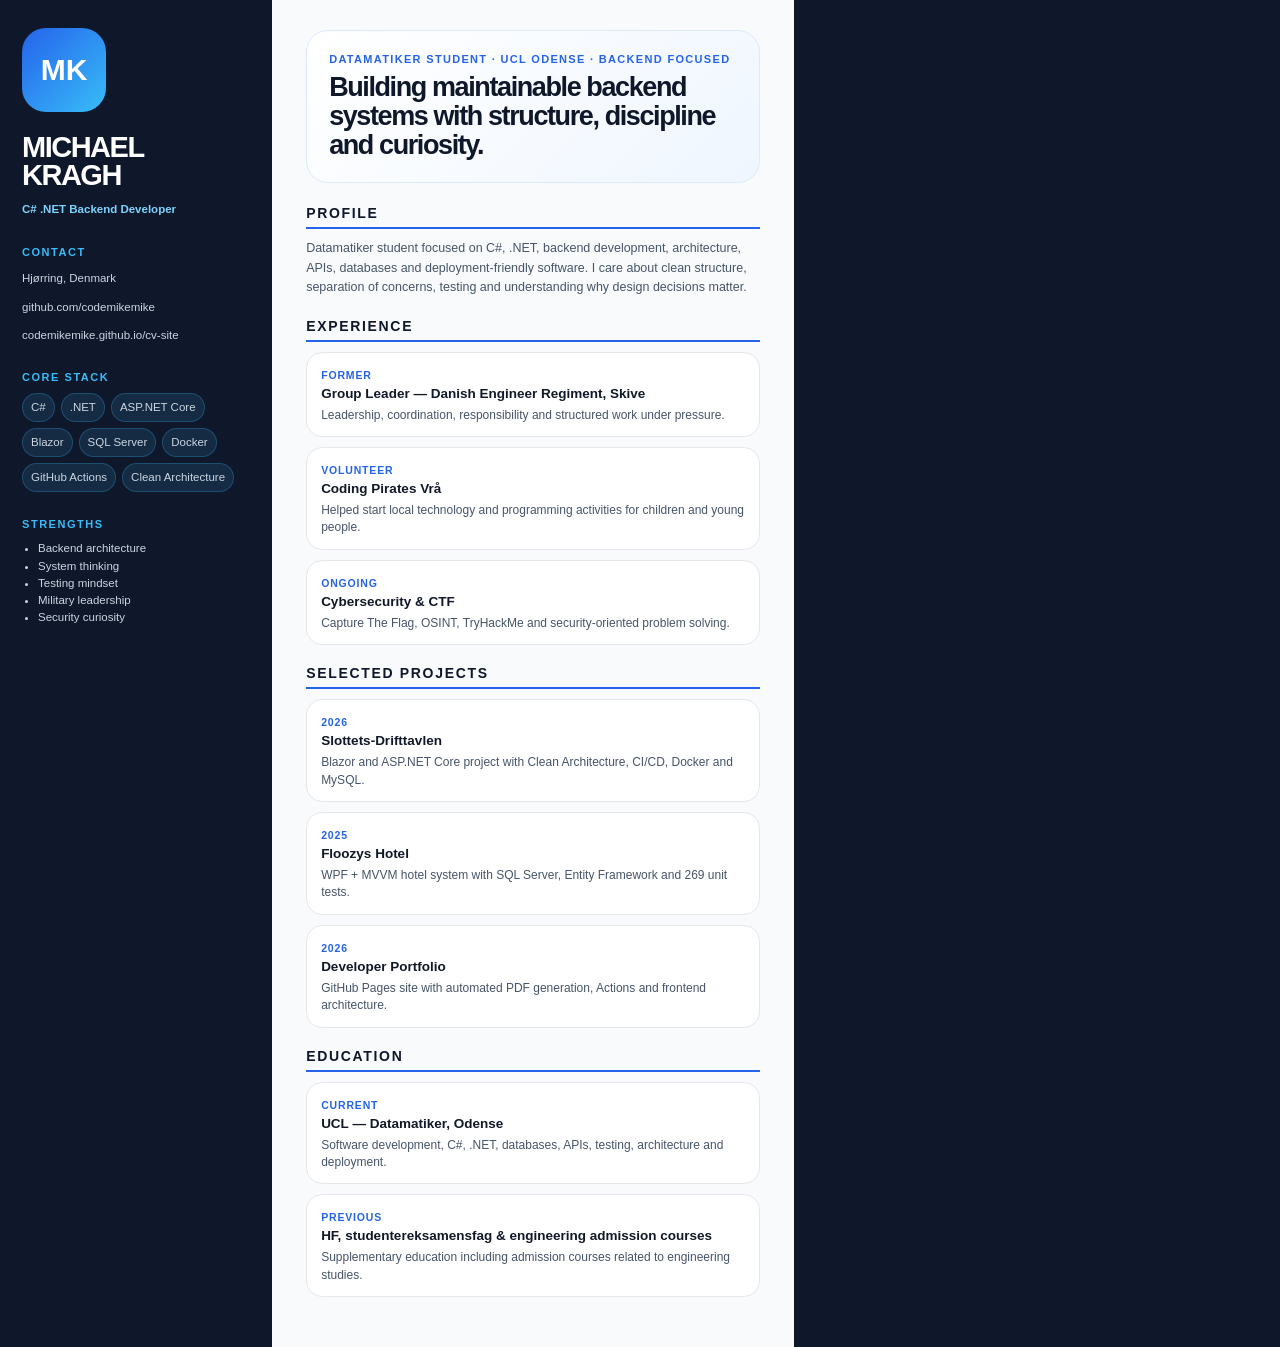
==== commit 8bba8e51: "Redesign CV as modern two-column tech resume" ====
--- a/docs/cv.html
+++ b/docs/cv.html
@@ -1,201 +1,161 @@
 <!DOCTYPE html>
-<html xmlns="http://www.w3.org/1999/xhtml" lang="" xml:lang="">
+<html lang="en">
 <head>
-  <meta charset="utf-8" />
-  <meta name="generator" content="pandoc" />
-  <meta name="viewport" content="width=device-width, initial-scale=1.0, user-scalable=yes" />
-  <title>cv</title>
-  <style>
-    code{white-space: pre-wrap;}
-    span.smallcaps{font-variant: small-caps;}
-    div.columns{display: flex; gap: min(4vw, 1.5em);}
-    div.column{flex: auto; overflow-x: auto;}
-    div.hanging-indent{margin-left: 1.5em; text-indent: -1.5em;}
-    /* The extra [class] is a hack that increases specificity enough to
-       override a similar rule in reveal.js */
-    ul.task-list[class]{list-style: none;}
-    ul.task-list li input[type="checkbox"] {
-      font-size: inherit;
-      width: 0.8em;
-      margin: 0 0.8em 0.2em -1.6em;
-      vertical-align: middle;
-    }
-    .display.math{display: block; text-align: center; margin: 0.5rem auto;}
-  </style>
+  <meta charset="UTF-8" />
+  <title>Michael Kragh CV</title>
   <link rel="stylesheet" href="cv-pdf.css" />
 </head>
+
 <body>
-<h1 id="mike">Mike</h1>
-<p><strong>C# .NET Backend Developer</strong><br />
-Denmark<br />
-GitHub: https://github.com/codemikemike<br />
-Portfolio: https://codemikemike.github.io/cv-site/</p>
-<hr />
-<h2 id="profile">Profile</h2>
-<p>Datamatiker student focused on backend development, scalable systems
-and maintainable software architecture.</p>
-<p>I work with C#, .NET, ASP.NET Core, SQL Server, Docker and GitHub
-workflows. My primary interest is building structured backend systems
-with clean separation of concerns, secure APIs and deployment-friendly
-architecture.</p>
-<hr />
-<h2 id="technical-skills">Technical Skills</h2>
-<h3 id="backend">Backend</h3>
-<ul>
-<li>C#</li>
-<li>.NET</li>
-<li>ASP.NET Core</li>
-<li>REST APIs</li>
-<li>JWT Authentication</li>
-<li>Entity Framework Core</li>
-</ul>
-<h3 id="database">Database</h3>
-<ul>
-<li>SQL Server</li>
-<li>Relational database design</li>
-<li>Repository pattern</li>
-<li>Data access abstraction</li>
-</ul>
-<h3 id="devops-tools">DevOps &amp; Tools</h3>
-<ul>
-<li>Git</li>
-<li>GitHub</li>
-<li>GitHub Pages</li>
-<li>GitHub Actions</li>
-<li>Docker</li>
-<li>VS Code</li>
-</ul>
-<h3 id="architecture-methods">Architecture &amp; Methods</h3>
-<ul>
-<li>Clean Architecture</li>
-<li>Layered Architecture</li>
-<li>Interfaces</li>
-<li>Repositories</li>
-<li>Separation of Concerns</li>
-<li>Maintainability</li>
-<li>System Development</li>
-</ul>
-<hr />
-<h2 id="experience">Experience</h2>
-<h3 id="group-leader-danish-army-engineer-regiment-skive">Group Leader –
-Danish Army Engineer Regiment, Skive</h3>
-<p>Former group leader within the Danish Engineer Regiment in Skive.</p>
-<p>Worked with:</p>
-<ul>
-<li>leadership</li>
-<li>responsibility</li>
-<li>coordination under pressure</li>
-<li>teamwork</li>
-<li>planning and structure</li>
-</ul>
-<p>The experience strengthened my discipline, adaptability and ability
-to maintain overview in demanding situations.</p>
-<hr />
-<h3 id="co-founder-volunteer-coding-pirates-vrå">Co-Founder / Volunteer
-– Coding Pirates Vrå</h3>
-<p>Helped establish Coding Pirates in Vrå — a non-profit initiative
-focused on strengthening children’s technological creativity and IT
-skills through playful learning and programming activities.</p>
-<p>Contributed to creating a local community around:</p>
-<ul>
-<li>programming</li>
-<li>technology</li>
-<li>creativity</li>
-<li>digital learning for children and young people</li>
-</ul>
-<hr />
-<h3 id="capture-the-flag-ctf-cybersecurity-interest">Capture The Flag
-(CTF) &amp; Cybersecurity Interest</h3>
-<p>Active interest in cybersecurity and online Capture The Flag
-challenges, including intelligence-themed and security-oriented problem
-solving environments.</p>
-<p>Areas of interest include:</p>
-<ul>
-<li>OSINT</li>
-<li>problem solving</li>
-<li>security thinking</li>
-<li>technical analysis</li>
-<li>investigative methodology</li>
-</ul>
-<hr />
-<h2 id="projects">Projects</h2>
-<h3 id="slottets-drifttavlen">Slottets-Drifttavlen</h3>
-<p>Semester project focused on backend structure, maintainability and
-system development.</p>
-<p><strong>Technologies:</strong></p>
-<ul>
-<li>C#</li>
-<li>ASP.NET Core</li>
-<li>SQL Server</li>
-<li>Docker</li>
-<li>GitHub</li>
-<li>Clean Architecture</li>
-</ul>
-<p><strong>Focus areas:</strong></p>
-<ul>
-<li>Repository structure</li>
-<li>Interface-based design</li>
-<li>Persistent data layer</li>
-<li>Maintainable backend architecture</li>
-<li>Deployment-friendly project setup</li>
-</ul>
-<hr />
-<h3 id="developer-portfolio-cv-site">Developer Portfolio / CV Site</h3>
-<p>Modern developer portfolio hosted with GitHub Pages.</p>
-<p><strong>Technologies:</strong></p>
-<ul>
-<li>HTML</li>
-<li>CSS</li>
-<li>JavaScript</li>
-<li>GitHub Pages</li>
-<li>GitHub Actions</li>
-<li>Markdown</li>
-<li>Pandoc PDF generation</li>
-</ul>
-<p><strong>Focus areas:</strong></p>
-<ul>
-<li>Static site deployment</li>
-<li>Markdown-based CV</li>
-<li>Automated PDF generation</li>
-<li>Clean frontend structure</li>
-<li>Maintainable project documentation</li>
-</ul>
-<hr />
-<h2 id="education">Education</h2>
-<h3
-id="ucl-erhvervsakademi-og-professionshøjskole-datamatiker-odense">UCL
-Erhvervsakademi og Professionshøjskole – Datamatiker, Odense</h3>
-<p>Currently studying Computer Science / Datamatiker with focus on:</p>
-<ul>
-<li>software development</li>
-<li>system architecture</li>
-<li>databases</li>
-<li>APIs and backend systems</li>
-<li>security</li>
-<li>deployment and maintainability</li>
-<li>project collaboration</li>
-</ul>
-<p>The education combines practical software development with system
-design, programming and modern development workflows.</p>
-<hr />
-<h3 id="hf-supplementary-higher-education-courses">HF &amp;
-Supplementary Higher Education Courses</h3>
-<p>Completed HF and additional upper secondary level subjects, including
-engineering admission courses related to Aalborg University.</p>
-<hr />
-<h2 id="personal-profile">Personal Profile</h2>
-<p>Beyond software development, I am also a dedicated father to my young
-son and deeply value being present in his growth, curiosity and
-development.</p>
-<p>I have travelled extensively and lived abroad for periods of time,
-which has strengthened my adaptability and ability to navigate new
-environments and cultures comfortably.</p>
-<p>I thrive in learning-oriented environments and enjoy combining
-technical curiosity with structure, creativity and continuous
-improvement.</p>
-<hr />
-<h2 id="contact">Contact</h2>
-<p>GitHub: https://github.com/codemikemike</p>
-<p>Portfolio: https://codemikemike.github.io/cv-site/</p>
+  <main class="resume">
+
+    <aside class="sidebar">
+      <div class="photo">MK</div>
+
+      <h1>Michael<br>Kragh</h1>
+      <p class="role">C# .NET Backend Developer</p>
+
+      <section>
+        <h2>Contact</h2>
+        <p>Hjørring, Denmark</p>
+        <p>github.com/codemikemike</p>
+        <p>codemikemike.github.io/cv-site</p>
+      </section>
+
+      <section>
+        <h2>Core Stack</h2>
+        <ul class="pill-list">
+          <li>C#</li>
+          <li>.NET</li>
+          <li>ASP.NET Core</li>
+          <li>Blazor</li>
+          <li>SQL Server</li>
+          <li>Docker</li>
+          <li>GitHub Actions</li>
+          <li>Clean Architecture</li>
+        </ul>
+      </section>
+
+      <section>
+        <h2>Strengths</h2>
+        <ul>
+          <li>Backend architecture</li>
+          <li>System thinking</li>
+          <li>Testing mindset</li>
+          <li>Military leadership</li>
+          <li>Security curiosity</li>
+        </ul>
+      </section>
+    </aside>
+
+    <section class="main">
+      <header class="top">
+        <p class="eyebrow">Datamatiker student · UCL Odense · Backend focused</p>
+        <h2>Building maintainable backend systems with structure, discipline and curiosity.</h2>
+      </header>
+
+      <section class="block">
+        <h3>Profile</h3>
+        <p>
+          Datamatiker student focused on C#, .NET, backend development, architecture,
+          APIs, databases and deployment-friendly software. I care about clean structure,
+          separation of concerns, testing and understanding why design decisions matter.
+        </p>
+      </section>
+
+      <section class="block">
+        <h3>Experience</h3>
+
+        <div class="item">
+          <div>
+            <span class="date">Former</span>
+            <h4>Group Leader — Danish Engineer Regiment, Skive</h4>
+          </div>
+          <p>
+            Leadership, coordination, responsibility and structured work under pressure.
+          </p>
+        </div>
+
+        <div class="item">
+          <div>
+            <span class="date">Volunteer</span>
+            <h4>Coding Pirates Vrå</h4>
+          </div>
+          <p>
+            Helped start local technology and programming activities for children and young people.
+          </p>
+        </div>
+
+        <div class="item">
+          <div>
+            <span class="date">Ongoing</span>
+            <h4>Cybersecurity & CTF</h4>
+          </div>
+          <p>
+            Capture The Flag, OSINT, TryHackMe and security-oriented problem solving.
+          </p>
+        </div>
+      </section>
+
+      <section class="block">
+        <h3>Selected Projects</h3>
+
+        <div class="item">
+          <div>
+            <span class="date">2026</span>
+            <h4>Slottets-Drifttavlen</h4>
+          </div>
+          <p>
+            Blazor and ASP.NET Core project with Clean Architecture, CI/CD, Docker and MySQL.
+          </p>
+        </div>
+
+        <div class="item">
+          <div>
+            <span class="date">2025</span>
+            <h4>Floozys Hotel</h4>
+          </div>
+          <p>
+            WPF + MVVM hotel system with SQL Server, Entity Framework and 269 unit tests.
+          </p>
+        </div>
+
+        <div class="item">
+          <div>
+            <span class="date">2026</span>
+            <h4>Developer Portfolio</h4>
+          </div>
+          <p>
+            GitHub Pages site with automated PDF generation, Actions and frontend architecture.
+          </p>
+        </div>
+      </section>
+
+      <section class="block">
+        <h3>Education</h3>
+
+        <div class="item">
+          <div>
+            <span class="date">Current</span>
+            <h4>UCL — Datamatiker, Odense</h4>
+          </div>
+          <p>
+            Software development, C#, .NET, databases, APIs, testing, architecture and deployment.
+          </p>
+        </div>
+
+        <div class="item">
+          <div>
+            <span class="date">Previous</span>
+            <h4>HF, studentereksamensfag & engineering admission courses</h4>
+          </div>
+          <p>
+            Supplementary education including admission courses related to engineering studies.
+          </p>
+        </div>
+      </section>
+
+    </section>
+  </main>
 </body>
 </html>
--- a/docs/cv-pdf.css
+++ b/docs/cv-pdf.css
@@ -9,170 +9,168 @@
 
 body {
   margin: 0;
-  background: #dbe2ea;
+  background: #0f172a;
   font-family: Arial, sans-serif;
   color: #111827;
 }
 
-.page {
+.resume {
   width: 210mm;
   min-height: 297mm;
-
   display: grid;
-  grid-template-columns: 78mm 1fr;
-
-  background: white;
+  grid-template-columns: 72mm 1fr;
+  background: #f8fafc;
 }
 
 .sidebar {
-  background:
-    linear-gradient(
-      180deg,
-      #0f172a,
-      #111827
-    );
-
-  color: white;
-
-  padding: 34px 26px;
+  background: #0f172a;
+  color: #cbd5e1;
+  padding: 28px 22px;
 }
 
-.avatar-wrapper {
-  margin-bottom: 22px;
-}
-
-.avatar {
-  width: 92px;
-  height: 92px;
-
-  border-radius: 28px;
-
+.photo {
+  width: 84px;
+  height: 84px;
+  border-radius: 24px;
   display: grid;
   place-items: center;
-
-  background:
-    linear-gradient(
-      135deg,
-      #2563eb,
-      #38bdf8
-    );
-
-  font-size: 34px;
+  margin-bottom: 22px;
+  background: linear-gradient(135deg, #2563eb, #38bdf8);
+  color: white;
+  font-size: 30px;
   font-weight: 900;
 }
 
 .sidebar h1 {
   margin: 0;
-  font-size: 28px;
+  color: white;
+  font-size: 29px;
   line-height: .95;
-  letter-spacing: -1px;
+  letter-spacing: -1.5px;
+  text-transform: uppercase;
 }
 
 .role {
-  color: #93c5fd;
-  margin-top: 12px;
-  margin-bottom: 28px;
-  font-size: 13px;
+  margin: 12px 0 28px;
+  color: #7dd3fc;
+  font-weight: 700;
 }
 
-.sidebar-section {
+.sidebar section {
   margin-top: 26px;
 }
 
-.sidebar-section h2 {
+.sidebar h2 {
+  margin: 0 0 10px;
   color: #38bdf8;
-
-  font-size: 12px;
-
-  letter-spacing: .12em;
-
-  margin-bottom: 10px;
+  font-size: 11px;
+  letter-spacing: .14em;
+  text-transform: uppercase;
 }
 
-.sidebar-section p,
-.sidebar-section li {
-  color: #cbd5e1;
-  font-size: 12px;
+.sidebar p,
+.sidebar li {
+  font-size: 11.5px;
   line-height: 1.5;
 }
 
-.sidebar-section ul {
-  padding-left: 18px;
+.sidebar ul {
+  padding-left: 16px;
+  margin: 0;
 }
 
-.content {
-  padding: 34px;
-  background: #f8fafc;
+.pill-list {
+  display: flex;
+  flex-wrap: wrap;
+  gap: 6px;
+  padding-left: 0 !important;
+  list-style: none;
 }
 
-.hero {
-  margin-bottom: 28px;
+.pill-list li {
+  padding: 5px 8px;
+  border-radius: 999px;
+  background: rgba(56, 189, 248, .12);
+  border: 1px solid rgba(56, 189, 248, .25);
 }
 
-.hero h2 {
-  margin: 0;
-
-  font-size: 28px;
-
-  line-height: 1.05;
-
-  letter-spacing: -1px;
-
-  color: #0f172a;
+.main {
+  padding: 30px 34px;
 }
 
-.hero p {
-  margin-top: 14px;
-
-  color: #475569;
-
-  line-height: 1.6;
+.top {
+  padding: 22px;
+  margin-bottom: 22px;
+  border-radius: 22px;
+  background: linear-gradient(135deg, #ffffff, #eff6ff);
+  border: 1px solid #dbeafe;
 }
 
-.section {
-  margin-bottom: 24px;
+.eyebrow {
+  margin: 0 0 8px;
+  color: #2563eb;
+  font-size: 11px;
+  font-weight: 800;
+  text-transform: uppercase;
+  letter-spacing: .12em;
 }
 
-.section h3 {
-  font-size: 13px;
-
-  letter-spacing: .12em;
-
-  color: #2563eb;
-
-  margin-bottom: 14px;
+.top h2 {
+  margin: 0;
+  color: #0f172a;
+  font-size: 27px;
+  line-height: 1.08;
+  letter-spacing: -1.4px;
 }
 
-.card {
-  background: white;
-
-  border-radius: 18px;
-
-  padding: 18px;
-
-  margin-bottom: 14px;
-
-  box-shadow:
-    0 10px 30px rgba(15,23,42,.08);
-
-  border:
-    1px solid rgba(15,23,42,.06);
+.block {
+  margin-bottom: 20px;
 }
 
-.card h4 {
-  margin: 0 0 8px;
-
+.block h3 {
+  margin: 0 0 10px;
+  padding-bottom: 6px;
+  border-bottom: 2px solid #2563eb;
   color: #0f172a;
-
-  font-size: 15px;
+  font-size: 14px;
+  letter-spacing: .12em;
+  text-transform: uppercase;
 }
 
-.card p {
+.block > p {
   margin: 0;
+  color: #475569;
+  font-size: 12.5px;
+  line-height: 1.55;
+}
 
+.item {
+  padding: 12px 14px;
+  margin-bottom: 10px;
+  border-radius: 16px;
+  background: white;
+  border: 1px solid #e5e7eb;
+}
+
+.item h4 {
+  margin: 3px 0 6px;
+  color: #111827;
+  font-size: 13.5px;
+}
+
+.item p {
+  margin: 0;
   color: #475569;
+  font-size: 12px;
+  line-height: 1.45;
+}
 
-  line-height: 1.6;
+.date {
+  color: #2563eb;
+  font-size: 10.5px;
+  font-weight: 900;
+  text-transform: uppercase;
+  letter-spacing: .08em;
 }
 
 @media print {
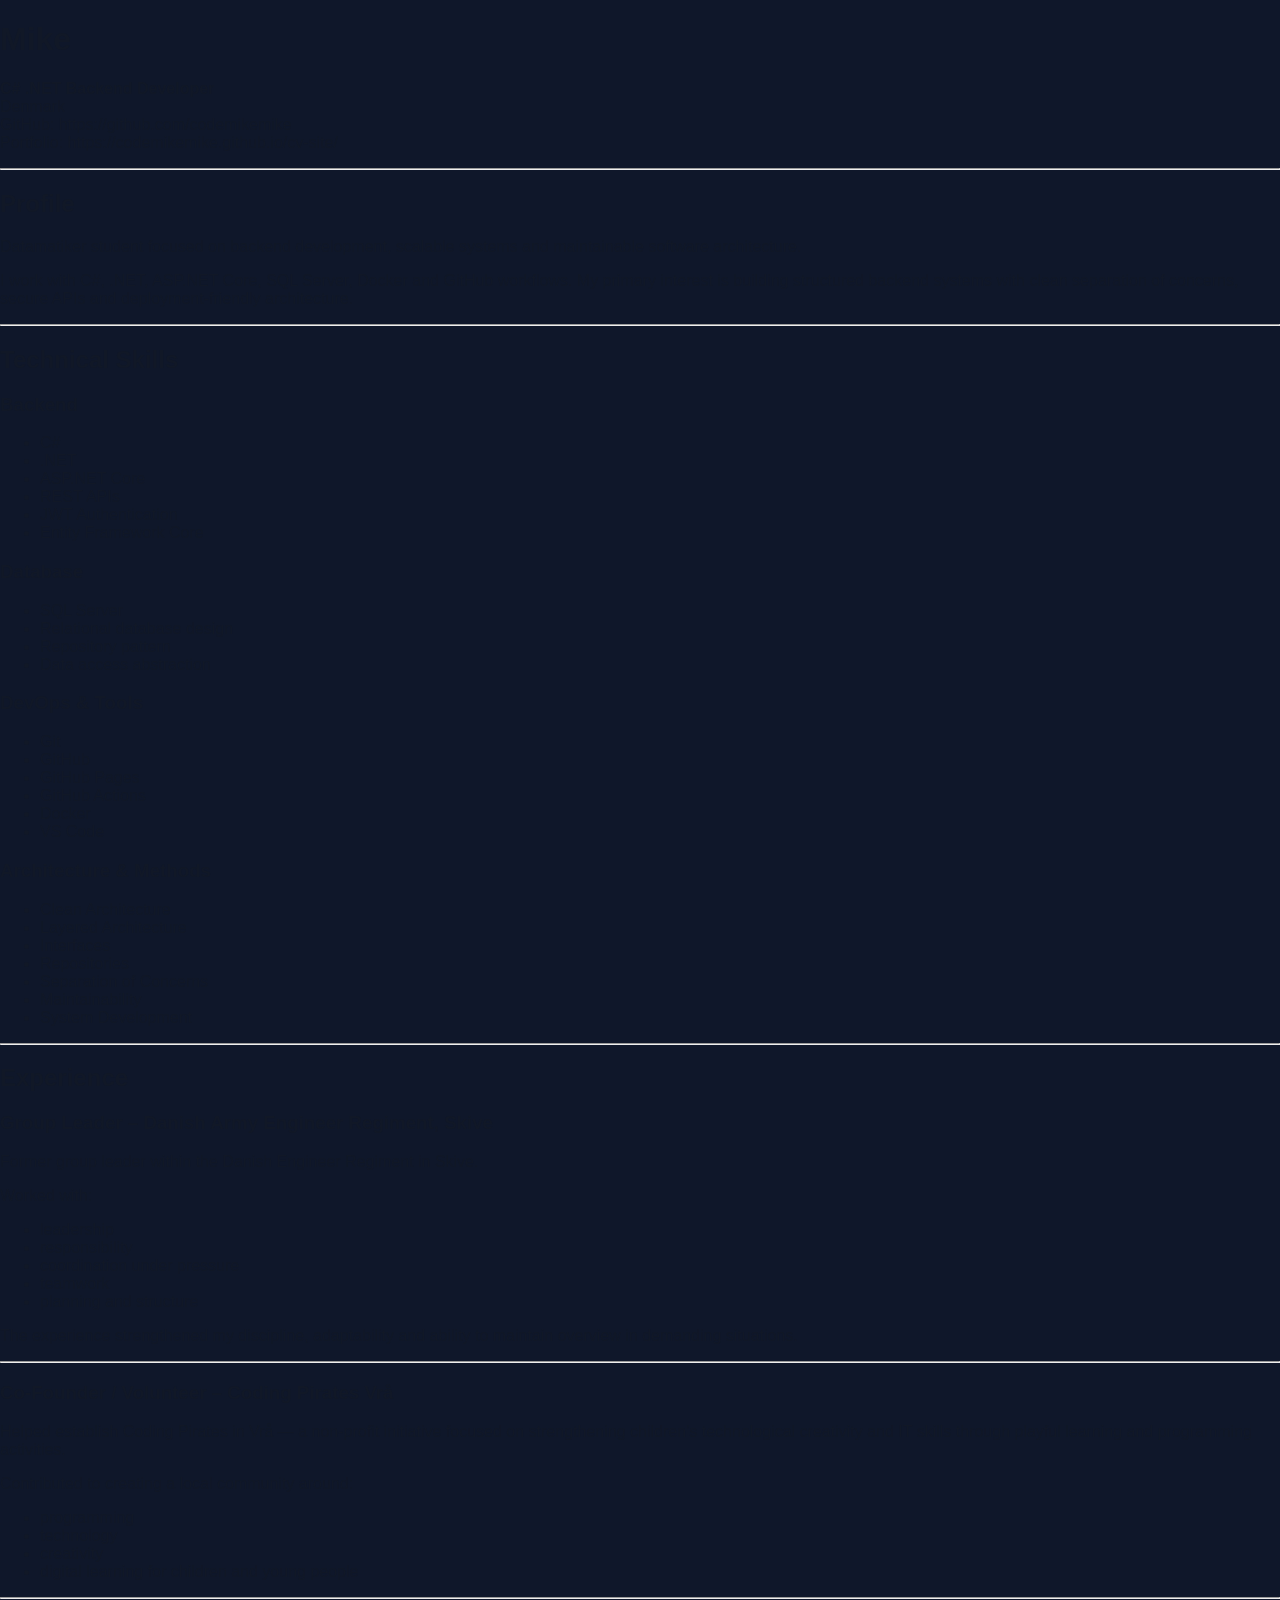
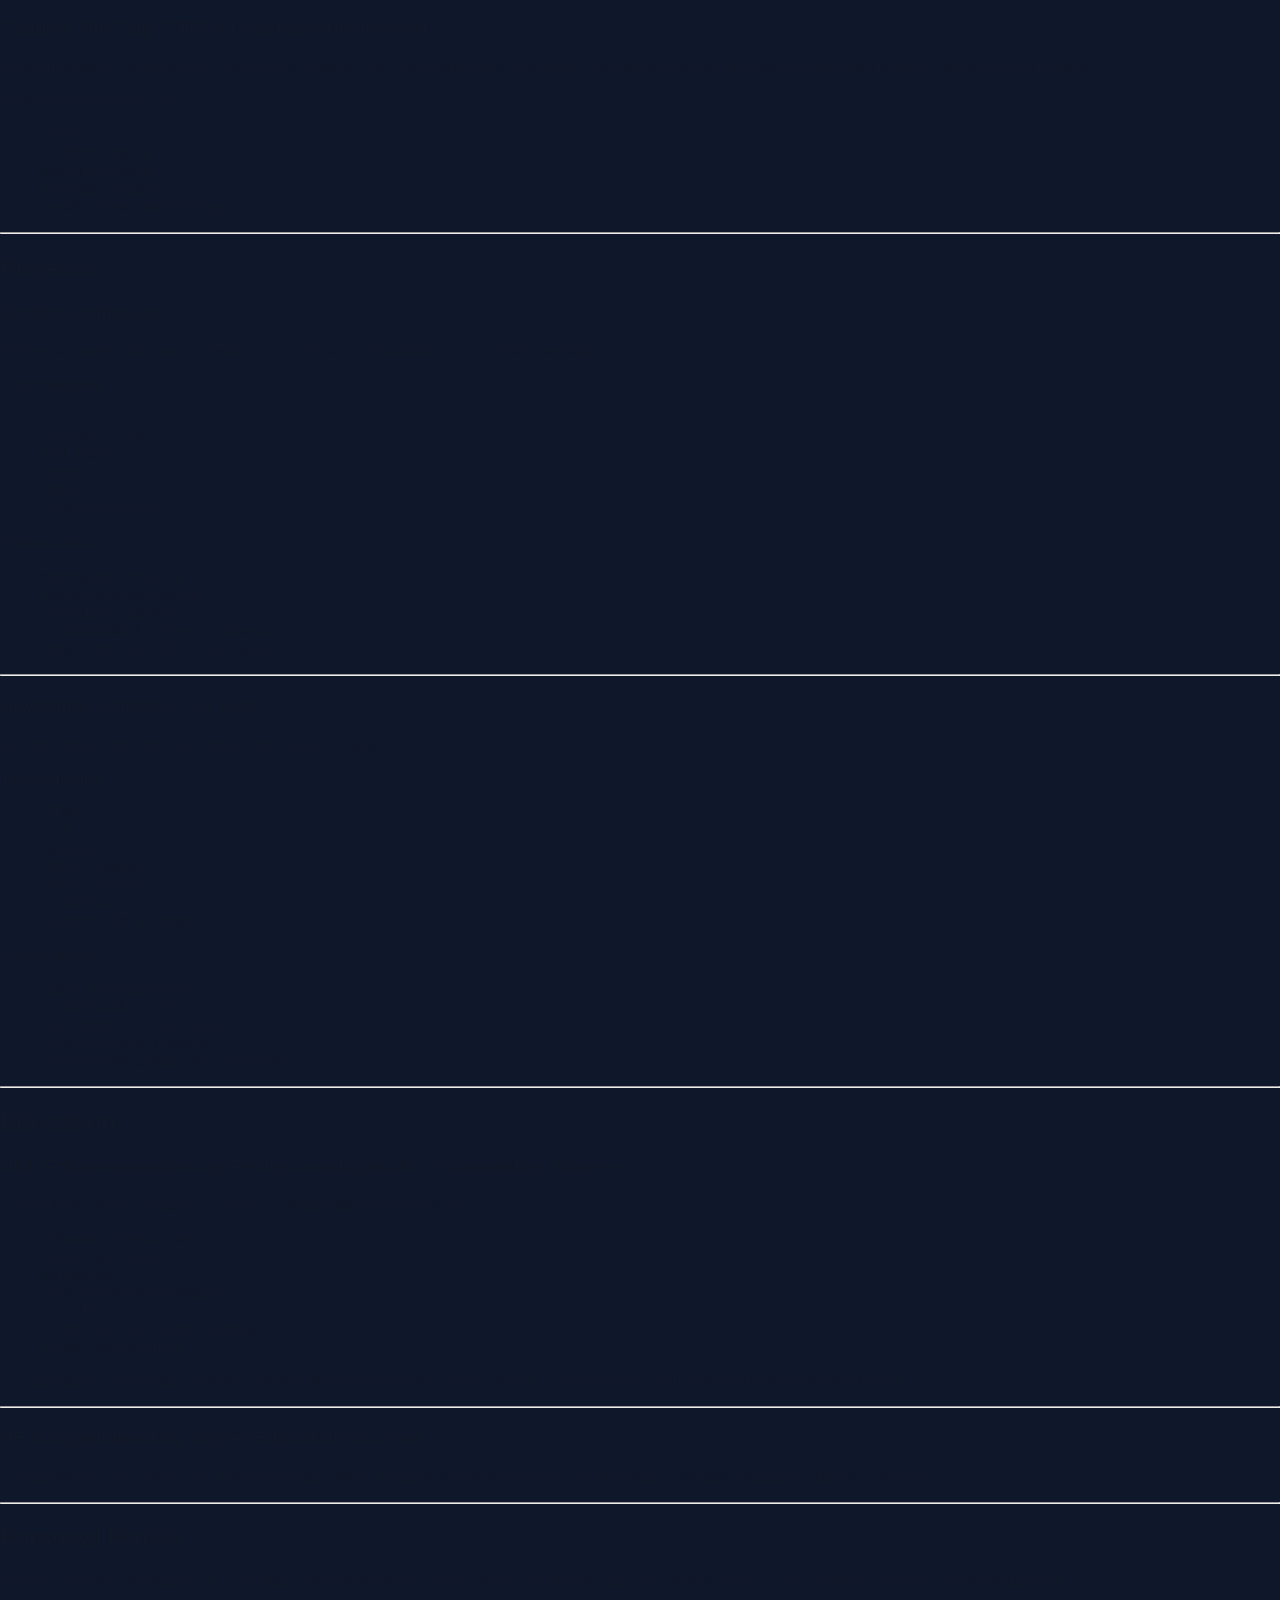
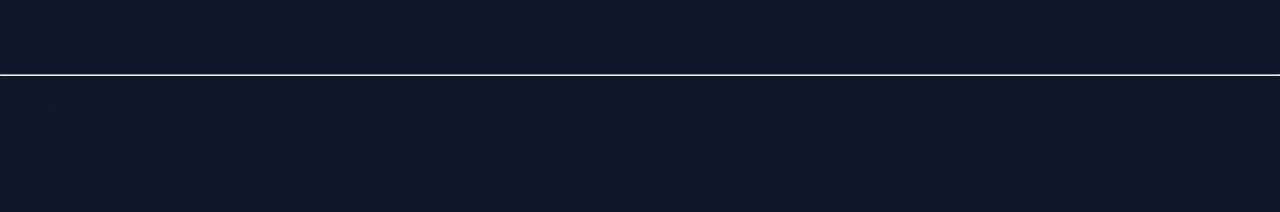
==== commit e6da8e7e: "Generate modern styled CV PDF" ====
--- a/docs/cv.html
+++ b/docs/cv.html
@@ -1,161 +1,201 @@
 <!DOCTYPE html>
-<html lang="en">
+<html xmlns="http://www.w3.org/1999/xhtml" lang="" xml:lang="">
 <head>
-  <meta charset="UTF-8" />
-  <title>Michael Kragh CV</title>
+  <meta charset="utf-8" />
+  <meta name="generator" content="pandoc" />
+  <meta name="viewport" content="width=device-width, initial-scale=1.0, user-scalable=yes" />
+  <title>cv</title>
+  <style>
+    code{white-space: pre-wrap;}
+    span.smallcaps{font-variant: small-caps;}
+    div.columns{display: flex; gap: min(4vw, 1.5em);}
+    div.column{flex: auto; overflow-x: auto;}
+    div.hanging-indent{margin-left: 1.5em; text-indent: -1.5em;}
+    /* The extra [class] is a hack that increases specificity enough to
+       override a similar rule in reveal.js */
+    ul.task-list[class]{list-style: none;}
+    ul.task-list li input[type="checkbox"] {
+      font-size: inherit;
+      width: 0.8em;
+      margin: 0 0.8em 0.2em -1.6em;
+      vertical-align: middle;
+    }
+    .display.math{display: block; text-align: center; margin: 0.5rem auto;}
+  </style>
   <link rel="stylesheet" href="cv-pdf.css" />
 </head>
-
 <body>
-  <main class="resume">
-
-    <aside class="sidebar">
-      <div class="photo">MK</div>
-
-      <h1>Michael<br>Kragh</h1>
-      <p class="role">C# .NET Backend Developer</p>
-
-      <section>
-        <h2>Contact</h2>
-        <p>Hjørring, Denmark</p>
-        <p>github.com/codemikemike</p>
-        <p>codemikemike.github.io/cv-site</p>
-      </section>
-
-      <section>
-        <h2>Core Stack</h2>
-        <ul class="pill-list">
-          <li>C#</li>
-          <li>.NET</li>
-          <li>ASP.NET Core</li>
-          <li>Blazor</li>
-          <li>SQL Server</li>
-          <li>Docker</li>
-          <li>GitHub Actions</li>
-          <li>Clean Architecture</li>
-        </ul>
-      </section>
-
-      <section>
-        <h2>Strengths</h2>
-        <ul>
-          <li>Backend architecture</li>
-          <li>System thinking</li>
-          <li>Testing mindset</li>
-          <li>Military leadership</li>
-          <li>Security curiosity</li>
-        </ul>
-      </section>
-    </aside>
-
-    <section class="main">
-      <header class="top">
-        <p class="eyebrow">Datamatiker student · UCL Odense · Backend focused</p>
-        <h2>Building maintainable backend systems with structure, discipline and curiosity.</h2>
-      </header>
-
-      <section class="block">
-        <h3>Profile</h3>
-        <p>
-          Datamatiker student focused on C#, .NET, backend development, architecture,
-          APIs, databases and deployment-friendly software. I care about clean structure,
-          separation of concerns, testing and understanding why design decisions matter.
-        </p>
-      </section>
-
-      <section class="block">
-        <h3>Experience</h3>
-
-        <div class="item">
-          <div>
-            <span class="date">Former</span>
-            <h4>Group Leader — Danish Engineer Regiment, Skive</h4>
-          </div>
-          <p>
-            Leadership, coordination, responsibility and structured work under pressure.
-          </p>
-        </div>
-
-        <div class="item">
-          <div>
-            <span class="date">Volunteer</span>
-            <h4>Coding Pirates Vrå</h4>
-          </div>
-          <p>
-            Helped start local technology and programming activities for children and young people.
-          </p>
-        </div>
-
-        <div class="item">
-          <div>
-            <span class="date">Ongoing</span>
-            <h4>Cybersecurity & CTF</h4>
-          </div>
-          <p>
-            Capture The Flag, OSINT, TryHackMe and security-oriented problem solving.
-          </p>
-        </div>
-      </section>
-
-      <section class="block">
-        <h3>Selected Projects</h3>
-
-        <div class="item">
-          <div>
-            <span class="date">2026</span>
-            <h4>Slottets-Drifttavlen</h4>
-          </div>
-          <p>
-            Blazor and ASP.NET Core project with Clean Architecture, CI/CD, Docker and MySQL.
-          </p>
-        </div>
-
-        <div class="item">
-          <div>
-            <span class="date">2025</span>
-            <h4>Floozys Hotel</h4>
-          </div>
-          <p>
-            WPF + MVVM hotel system with SQL Server, Entity Framework and 269 unit tests.
-          </p>
-        </div>
-
-        <div class="item">
-          <div>
-            <span class="date">2026</span>
-            <h4>Developer Portfolio</h4>
-          </div>
-          <p>
-            GitHub Pages site with automated PDF generation, Actions and frontend architecture.
-          </p>
-        </div>
-      </section>
-
-      <section class="block">
-        <h3>Education</h3>
-
-        <div class="item">
-          <div>
-            <span class="date">Current</span>
-            <h4>UCL — Datamatiker, Odense</h4>
-          </div>
-          <p>
-            Software development, C#, .NET, databases, APIs, testing, architecture and deployment.
-          </p>
-        </div>
-
-        <div class="item">
-          <div>
-            <span class="date">Previous</span>
-            <h4>HF, studentereksamensfag & engineering admission courses</h4>
-          </div>
-          <p>
-            Supplementary education including admission courses related to engineering studies.
-          </p>
-        </div>
-      </section>
-
-    </section>
-  </main>
+<h1 id="mike">Mike</h1>
+<p><strong>C# .NET Backend Developer</strong><br />
+Denmark<br />
+GitHub: https://github.com/codemikemike<br />
+Portfolio: https://codemikemike.github.io/cv-site/</p>
+<hr />
+<h2 id="profile">Profile</h2>
+<p>Datamatiker student focused on backend development, scalable systems
+and maintainable software architecture.</p>
+<p>I work with C#, .NET, ASP.NET Core, SQL Server, Docker and GitHub
+workflows. My primary interest is building structured backend systems
+with clean separation of concerns, secure APIs and deployment-friendly
+architecture.</p>
+<hr />
+<h2 id="technical-skills">Technical Skills</h2>
+<h3 id="backend">Backend</h3>
+<ul>
+<li>C#</li>
+<li>.NET</li>
+<li>ASP.NET Core</li>
+<li>REST APIs</li>
+<li>JWT Authentication</li>
+<li>Entity Framework Core</li>
+</ul>
+<h3 id="database">Database</h3>
+<ul>
+<li>SQL Server</li>
+<li>Relational database design</li>
+<li>Repository pattern</li>
+<li>Data access abstraction</li>
+</ul>
+<h3 id="devops-tools">DevOps &amp; Tools</h3>
+<ul>
+<li>Git</li>
+<li>GitHub</li>
+<li>GitHub Pages</li>
+<li>GitHub Actions</li>
+<li>Docker</li>
+<li>VS Code</li>
+</ul>
+<h3 id="architecture-methods">Architecture &amp; Methods</h3>
+<ul>
+<li>Clean Architecture</li>
+<li>Layered Architecture</li>
+<li>Interfaces</li>
+<li>Repositories</li>
+<li>Separation of Concerns</li>
+<li>Maintainability</li>
+<li>System Development</li>
+</ul>
+<hr />
+<h2 id="experience">Experience</h2>
+<h3 id="group-leader-danish-army-engineer-regiment-skive">Group Leader –
+Danish Army Engineer Regiment, Skive</h3>
+<p>Former group leader within the Danish Engineer Regiment in Skive.</p>
+<p>Worked with:</p>
+<ul>
+<li>leadership</li>
+<li>responsibility</li>
+<li>coordination under pressure</li>
+<li>teamwork</li>
+<li>planning and structure</li>
+</ul>
+<p>The experience strengthened my discipline, adaptability and ability
+to maintain overview in demanding situations.</p>
+<hr />
+<h3 id="co-founder-volunteer-coding-pirates-vrå">Co-Founder / Volunteer
+– Coding Pirates Vrå</h3>
+<p>Helped establish Coding Pirates in Vrå — a non-profit initiative
+focused on strengthening children’s technological creativity and IT
+skills through playful learning and programming activities.</p>
+<p>Contributed to creating a local community around:</p>
+<ul>
+<li>programming</li>
+<li>technology</li>
+<li>creativity</li>
+<li>digital learning for children and young people</li>
+</ul>
+<hr />
+<h3 id="capture-the-flag-ctf-cybersecurity-interest">Capture The Flag
+(CTF) &amp; Cybersecurity Interest</h3>
+<p>Active interest in cybersecurity and online Capture The Flag
+challenges, including intelligence-themed and security-oriented problem
+solving environments.</p>
+<p>Areas of interest include:</p>
+<ul>
+<li>OSINT</li>
+<li>problem solving</li>
+<li>security thinking</li>
+<li>technical analysis</li>
+<li>investigative methodology</li>
+</ul>
+<hr />
+<h2 id="projects">Projects</h2>
+<h3 id="slottets-drifttavlen">Slottets-Drifttavlen</h3>
+<p>Semester project focused on backend structure, maintainability and
+system development.</p>
+<p><strong>Technologies:</strong></p>
+<ul>
+<li>C#</li>
+<li>ASP.NET Core</li>
+<li>SQL Server</li>
+<li>Docker</li>
+<li>GitHub</li>
+<li>Clean Architecture</li>
+</ul>
+<p><strong>Focus areas:</strong></p>
+<ul>
+<li>Repository structure</li>
+<li>Interface-based design</li>
+<li>Persistent data layer</li>
+<li>Maintainable backend architecture</li>
+<li>Deployment-friendly project setup</li>
+</ul>
+<hr />
+<h3 id="developer-portfolio-cv-site">Developer Portfolio / CV Site</h3>
+<p>Modern developer portfolio hosted with GitHub Pages.</p>
+<p><strong>Technologies:</strong></p>
+<ul>
+<li>HTML</li>
+<li>CSS</li>
+<li>JavaScript</li>
+<li>GitHub Pages</li>
+<li>GitHub Actions</li>
+<li>Markdown</li>
+<li>Pandoc PDF generation</li>
+</ul>
+<p><strong>Focus areas:</strong></p>
+<ul>
+<li>Static site deployment</li>
+<li>Markdown-based CV</li>
+<li>Automated PDF generation</li>
+<li>Clean frontend structure</li>
+<li>Maintainable project documentation</li>
+</ul>
+<hr />
+<h2 id="education">Education</h2>
+<h3
+id="ucl-erhvervsakademi-og-professionshøjskole-datamatiker-odense">UCL
+Erhvervsakademi og Professionshøjskole – Datamatiker, Odense</h3>
+<p>Currently studying Computer Science / Datamatiker with focus on:</p>
+<ul>
+<li>software development</li>
+<li>system architecture</li>
+<li>databases</li>
+<li>APIs and backend systems</li>
+<li>security</li>
+<li>deployment and maintainability</li>
+<li>project collaboration</li>
+</ul>
+<p>The education combines practical software development with system
+design, programming and modern development workflows.</p>
+<hr />
+<h3 id="hf-supplementary-higher-education-courses">HF &amp;
+Supplementary Higher Education Courses</h3>
+<p>Completed HF and additional upper secondary level subjects, including
+engineering admission courses related to Aalborg University.</p>
+<hr />
+<h2 id="personal-profile">Personal Profile</h2>
+<p>Beyond software development, I am also a dedicated father to my young
+son and deeply value being present in his growth, curiosity and
+development.</p>
+<p>I have travelled extensively and lived abroad for periods of time,
+which has strengthened my adaptability and ability to navigate new
+environments and cultures comfortably.</p>
+<p>I thrive in learning-oriented environments and enjoy combining
+technical curiosity with structure, creativity and continuous
+improvement.</p>
+<hr />
+<h2 id="contact">Contact</h2>
+<p>GitHub: https://github.com/codemikemike</p>
+<p>Portfolio: https://codemikemike.github.io/cv-site/</p>
 </body>
 </html>
